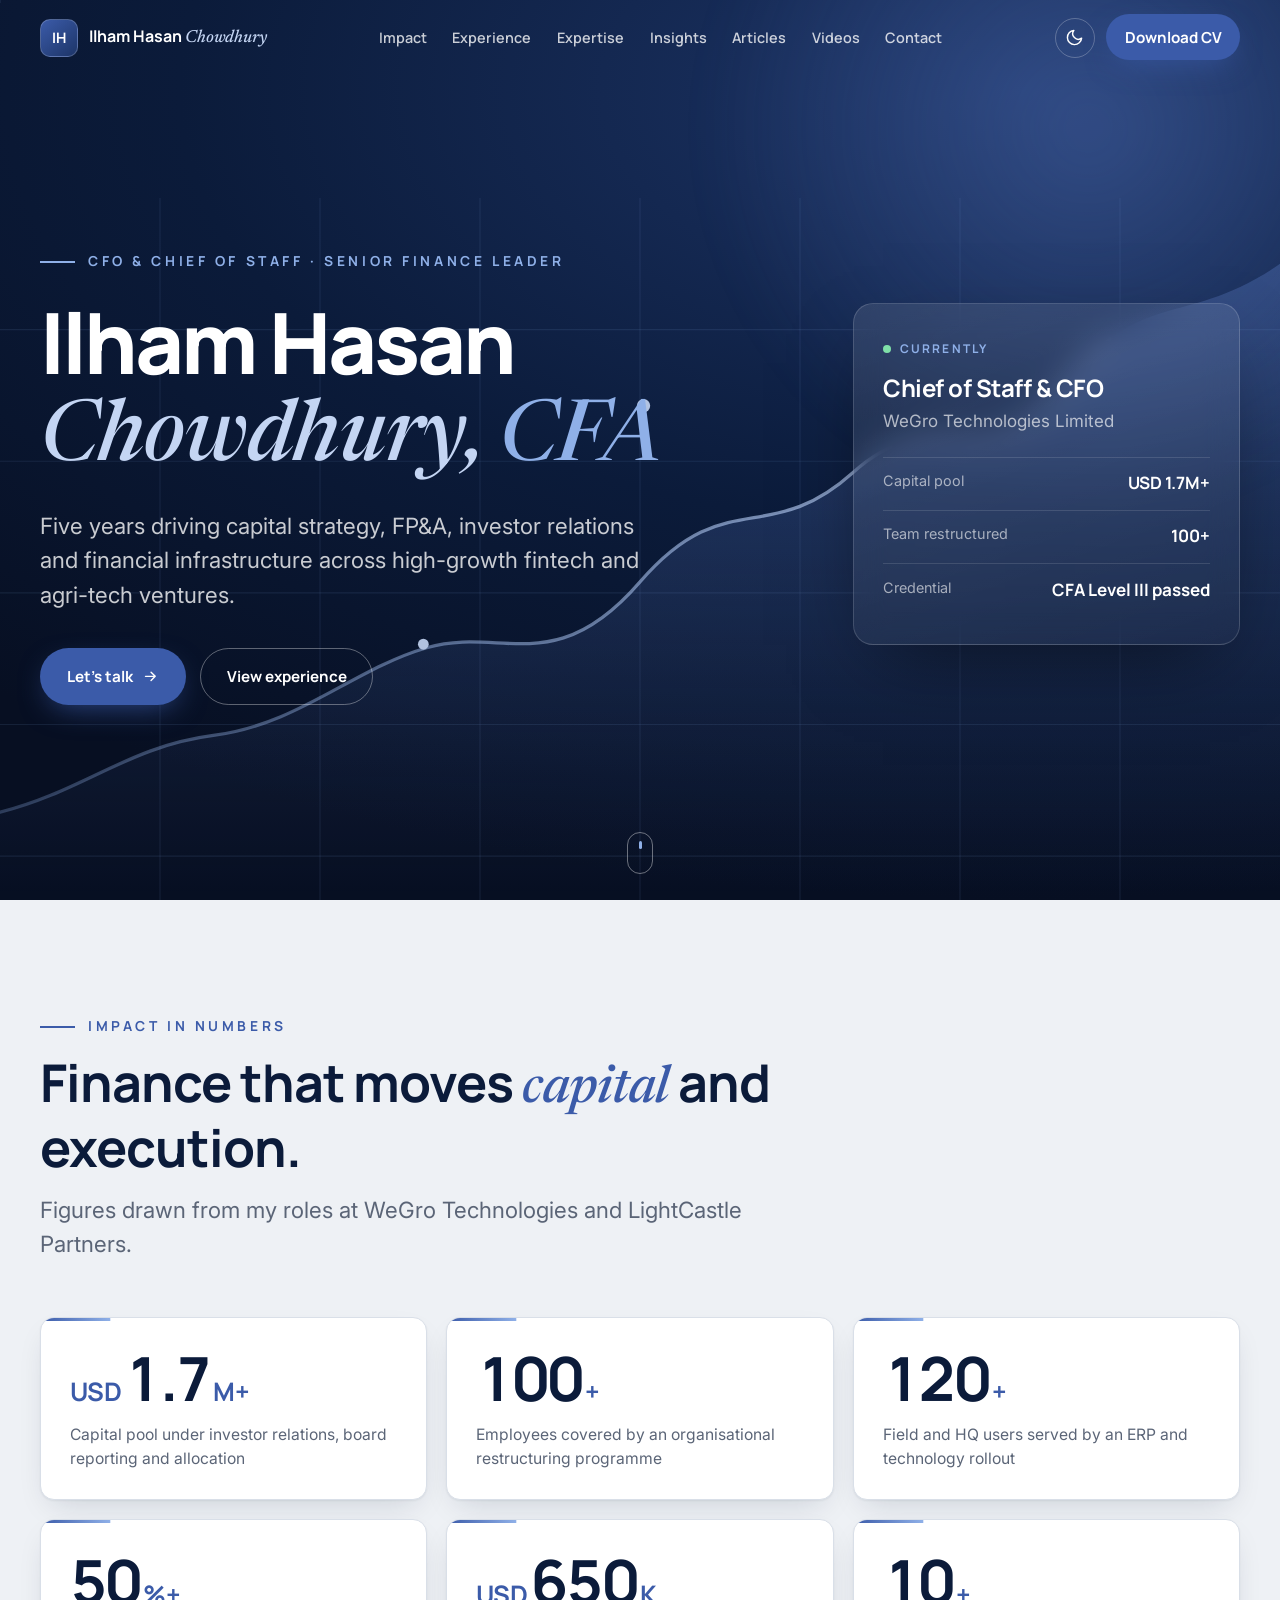
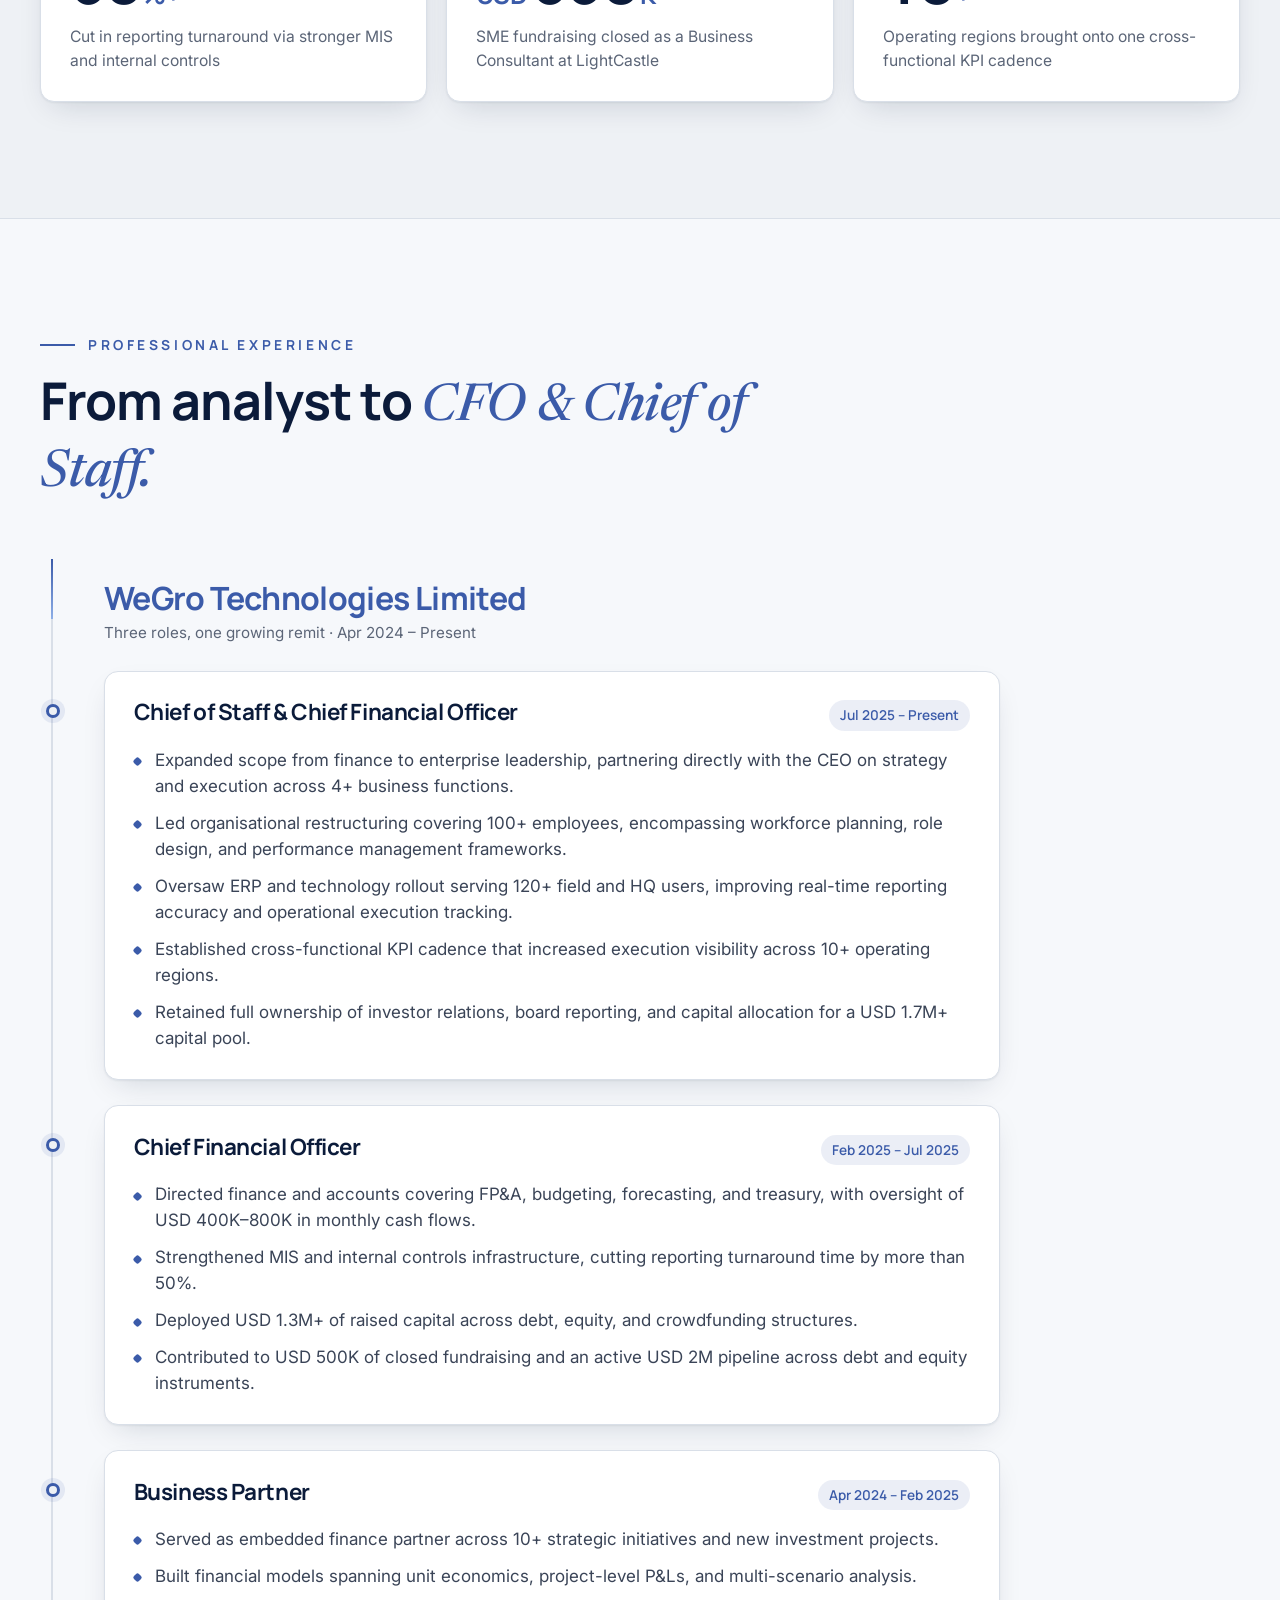
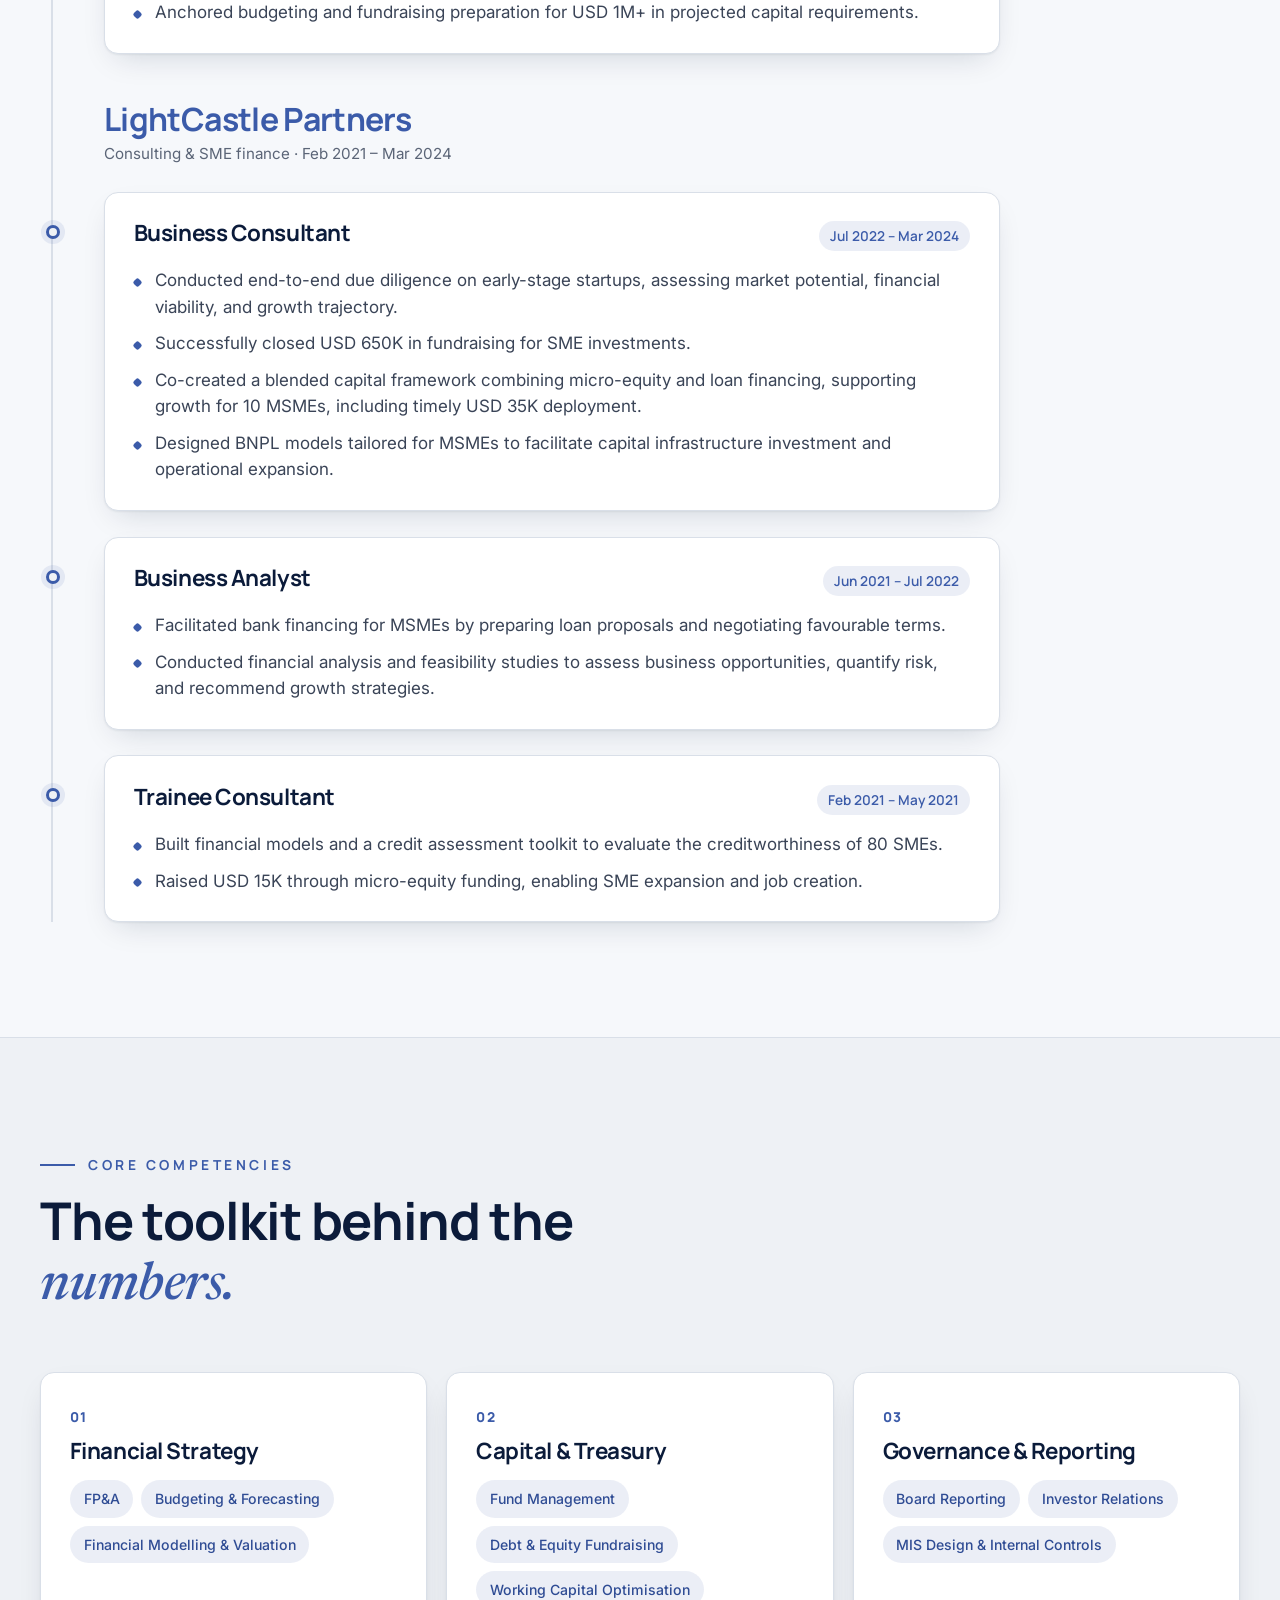
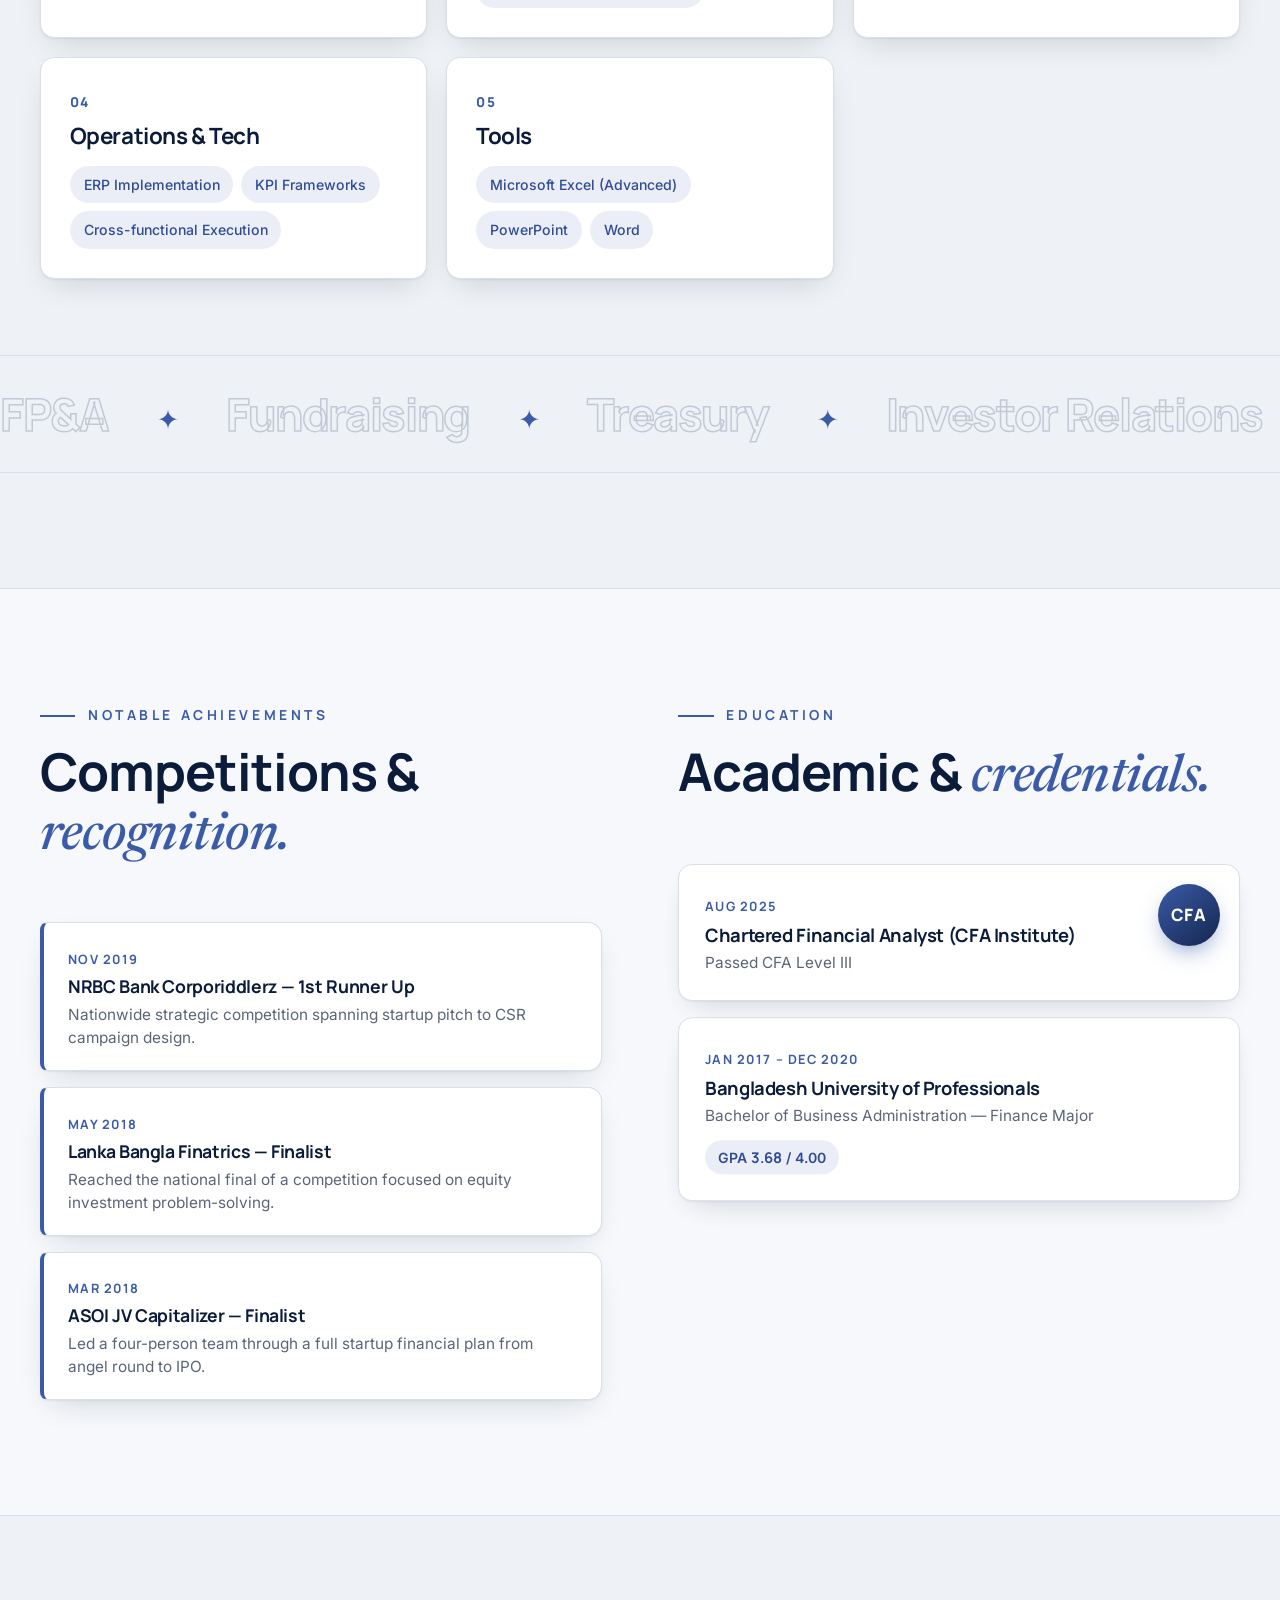
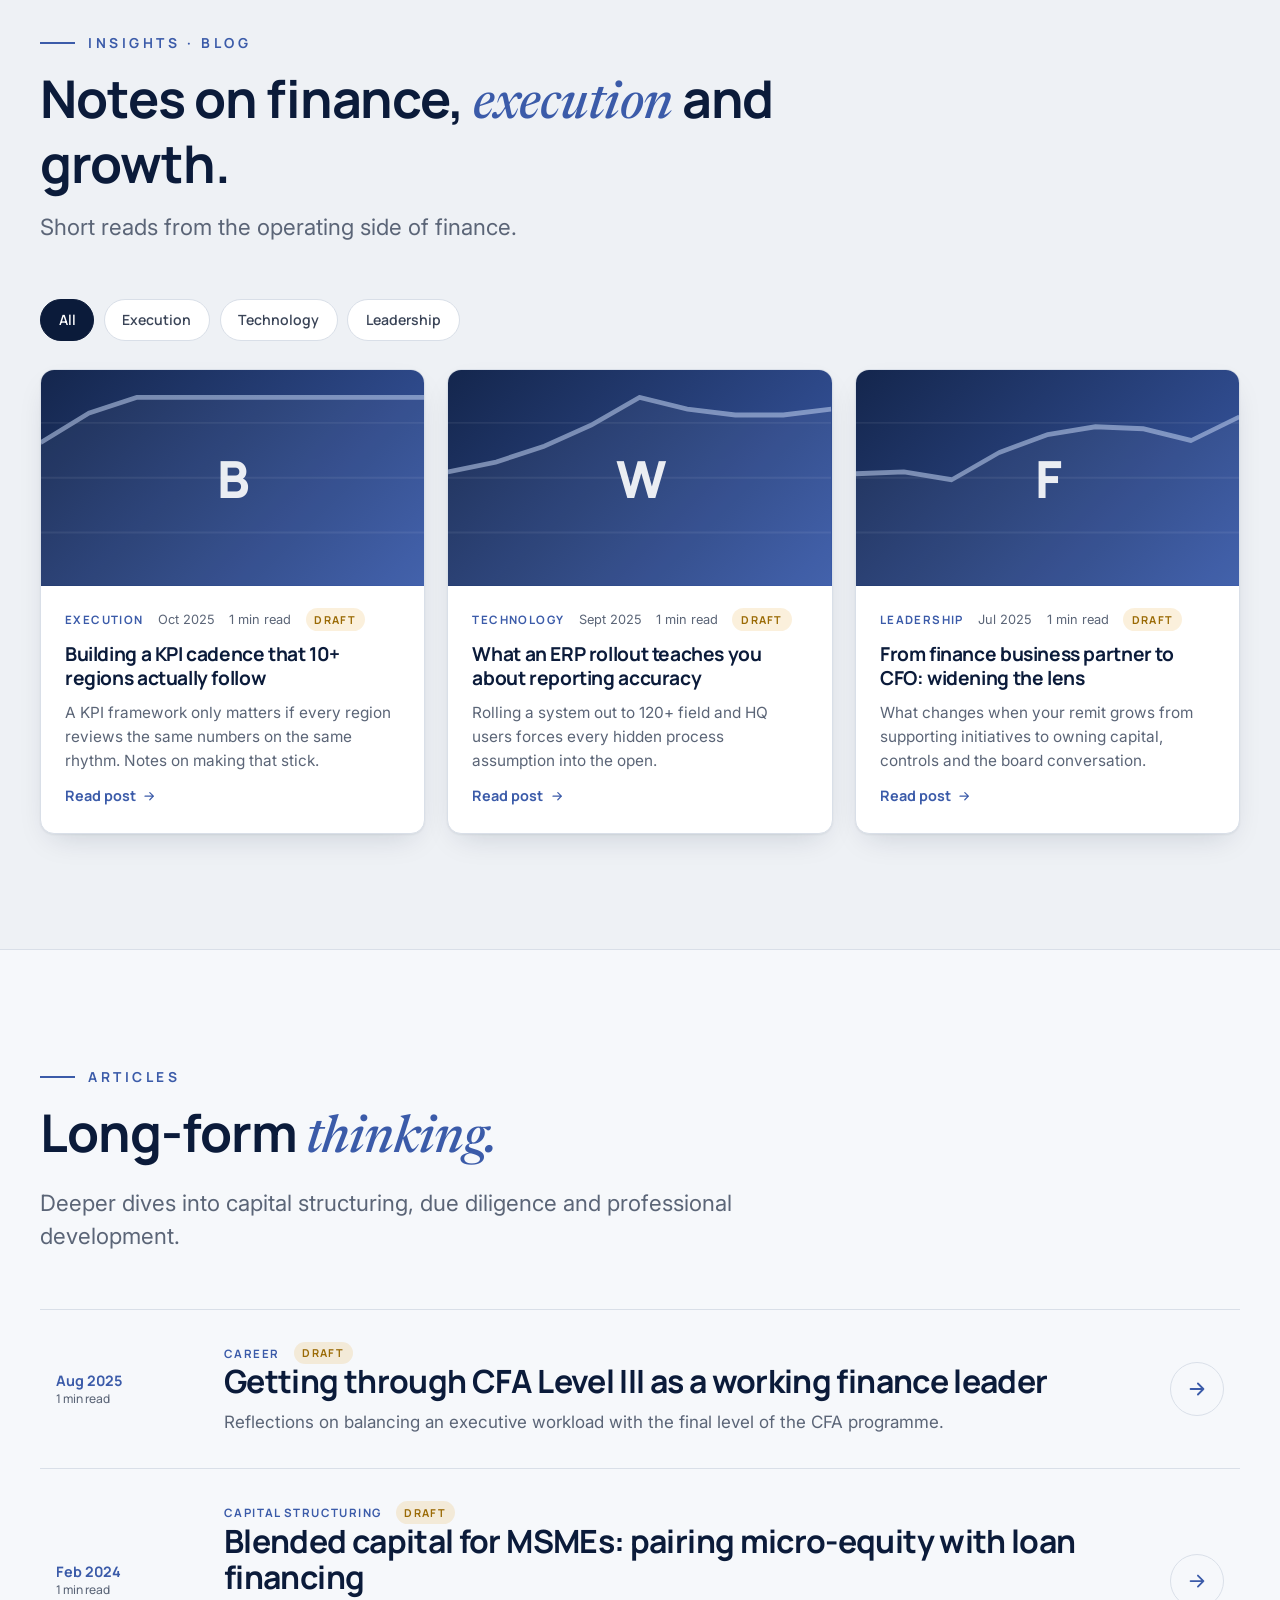
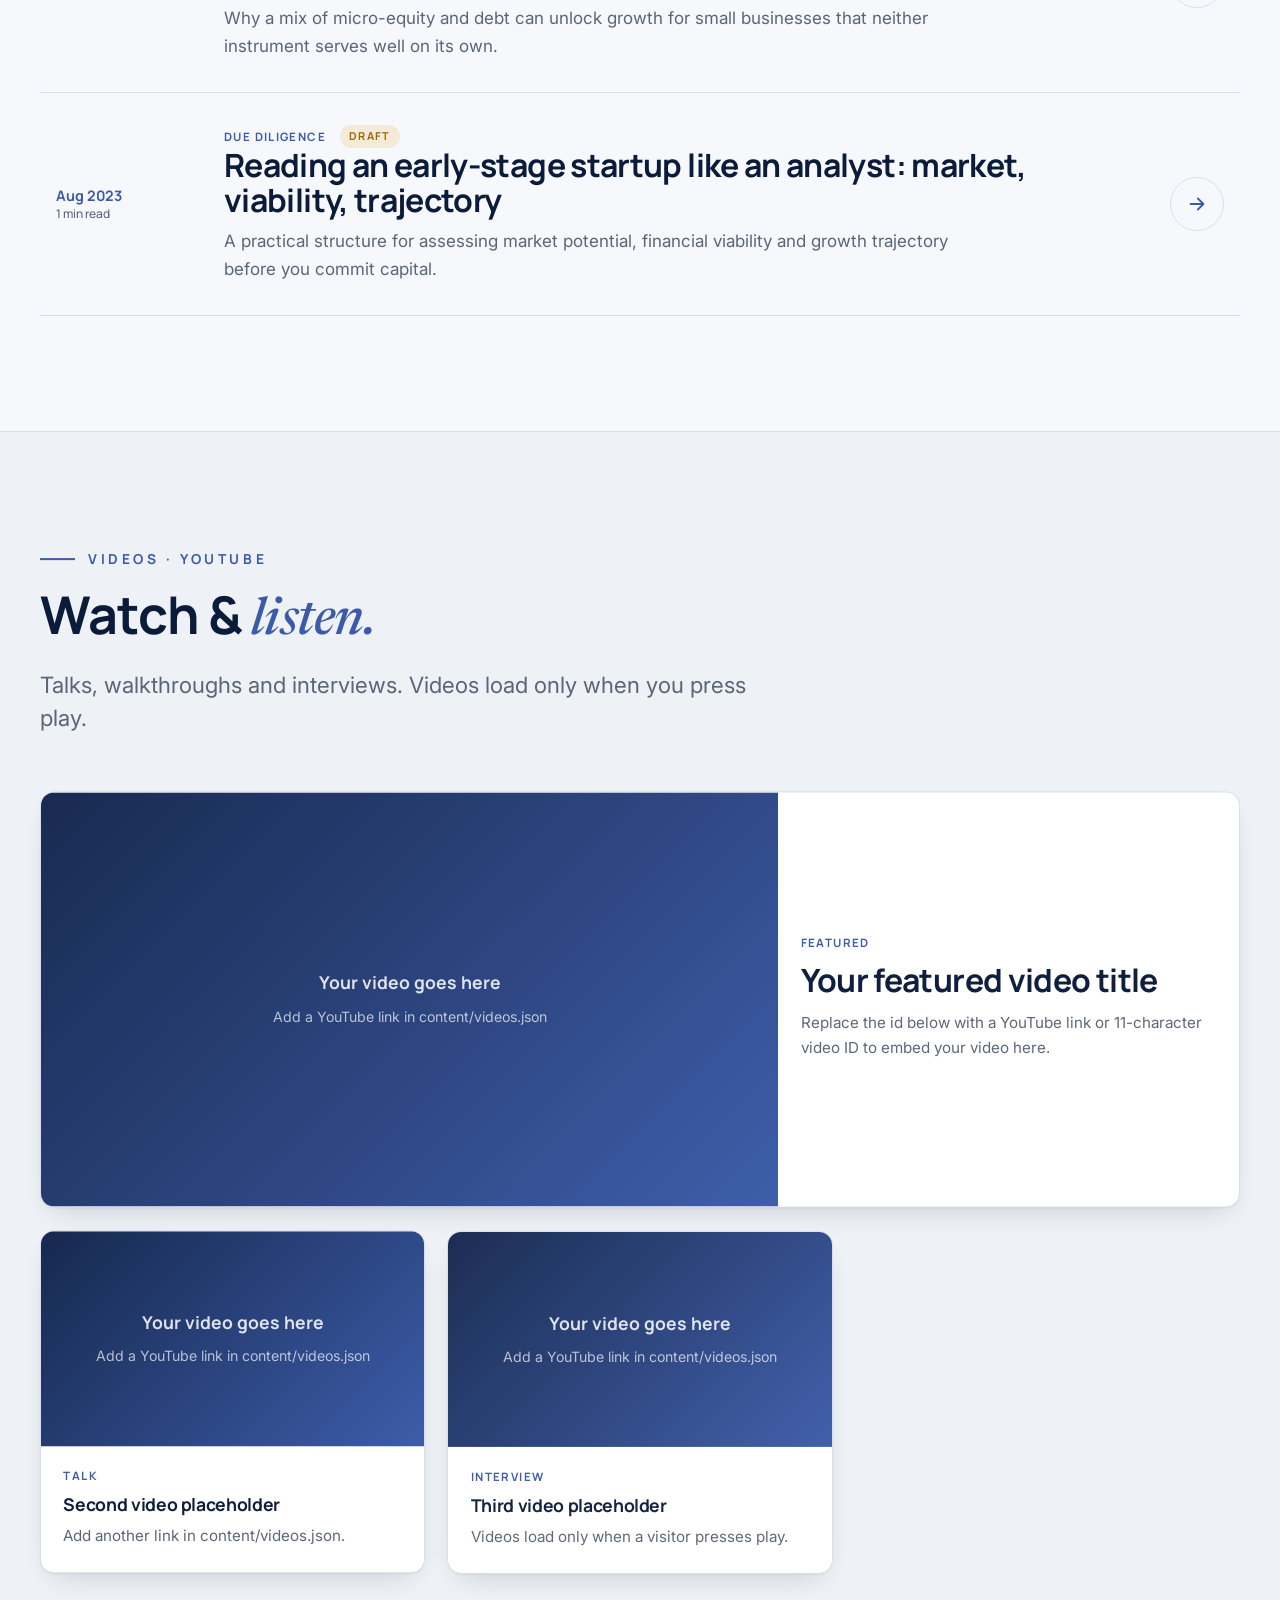
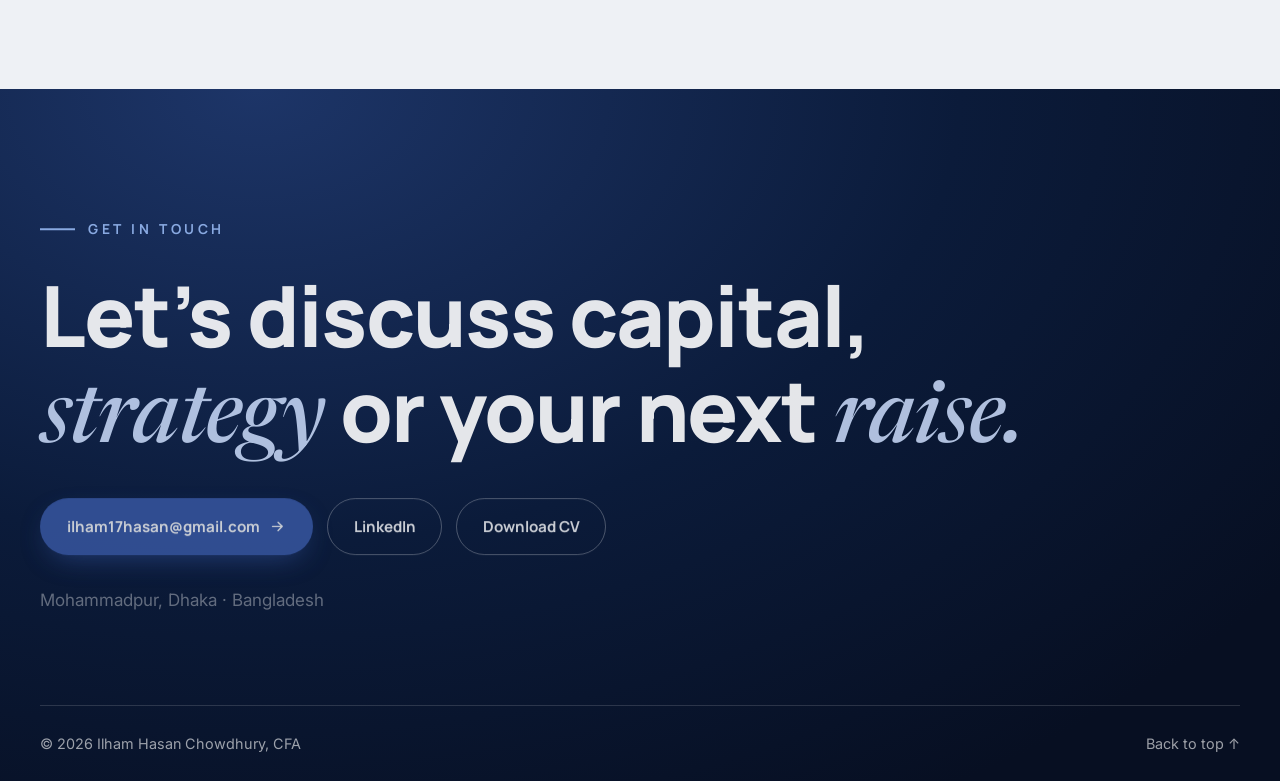
==== index.html @ 16f8646f "Add motion-graphic finance portfolio site Static HTML/CSS/JS site with GSAP + Lenis motion: animated" ====
<!doctype html>
<html lang="en">
<head>
  <meta charset="utf-8">
  <meta name="viewport" content="width=device-width, initial-scale=1">
  <title>Ilham Hasan Chowdhury, CFA — CFO &amp; Chief of Staff</title>
  <meta name="description" content="Portfolio of Ilham Hasan Chowdhury, CFA — CFO & Chief of Staff. Capital strategy, FP&A, investor relations and financial infrastructure across fintech and agri-tech ventures.">
  <meta name="theme-color" content="#0b1b3a">
  <meta property="og:title" content="Ilham Hasan Chowdhury, CFA — CFO & Chief of Staff">
  <meta property="og:description" content="Capital strategy, FP&A, investor relations and financial infrastructure across high-growth fintech and agri-tech ventures.">
  <meta property="og:type" content="website">
  <link rel="icon" href="assets/img/favicon.svg" type="image/svg+xml">
  <link rel="preconnect" href="https://fonts.googleapis.com">
  <link rel="preconnect" href="https://fonts.gstatic.com" crossorigin>
  <link href="https://fonts.googleapis.com/css2?family=Inter:wght@400;500;600&family=Manrope:wght@500;600;700;800&family=Newsreader:ital,wght@1,400;1,500&display=swap" rel="stylesheet">
  <link rel="stylesheet" href="assets/vendor/lenis.css">
  <link rel="stylesheet" href="assets/css/tokens.css">
  <link rel="stylesheet" href="assets/css/base.css">
  <link rel="stylesheet" href="assets/css/sections.css">
  <script>
    (function () {
      var d = document.documentElement;
      try { var t = localStorage.getItem("theme"); if (t) d.setAttribute("data-theme", t); } catch (e) {}
      if (!window.matchMedia("(prefers-reduced-motion: reduce)").matches) d.classList.add("has-motion");
    })();
  </script>
</head>
<body>
  <a class="skip" href="#main">Skip to content</a>

  <div class="preloader" aria-hidden="true">
    <div class="preloader-inner">
      <span class="preloader-mark">IH</span>
      <span class="preloader-bar"><i></i></span>
    </div>
  </div>

  <div class="progress" aria-hidden="true"><i></i></div>
  <div class="cursor" aria-hidden="true"></div>

  <header class="nav" id="nav">
    <div class="wrap nav-inner">
      <a href="#top" class="brand" aria-label="Ilham Hasan Chowdhury — home">
        <span class="brand-mark">IH</span>
        <span class="brand-name">Ilham Hasan <em class="serif">Chowdhury</em></span>
      </a>
      <nav class="nav-links" id="navLinks" aria-label="Primary">
        <a href="#impact">Impact</a>
        <a href="#experience">Experience</a>
        <a href="#expertise">Expertise</a>
        <a href="#insights">Insights</a>
        <a href="#articles">Articles</a>
        <a href="#videos">Videos</a>
        <a href="#contact">Contact</a>
      </nav>
      <div class="nav-actions">
        <button class="icon-btn" id="themeToggle" type="button" aria-label="Toggle light and dark theme">
          <svg class="i-moon" viewBox="0 0 24 24" fill="none" stroke="currentColor" stroke-width="1.8" stroke-linecap="round" stroke-linejoin="round"><path d="M21 12.8A9 9 0 1 1 11.2 3a7 7 0 0 0 9.8 9.8z"/></svg>
          <svg class="i-sun" viewBox="0 0 24 24" fill="none" stroke="currentColor" stroke-width="1.8" stroke-linecap="round" stroke-linejoin="round"><circle cx="12" cy="12" r="4"/><path d="M12 2v2M12 20v2M4.9 4.9l1.4 1.4M17.7 17.7l1.4 1.4M2 12h2M20 12h2M4.9 19.1l1.4-1.4M17.7 6.3l1.4-1.4"/></svg>
        </button>
        <a class="btn btn-primary nav-cv" href="assets/Ilham_Hasan_Chowdhury_CV.pdf" download style="--pad:.6rem 1.1rem">Download CV</a>
        <button class="icon-btn burger" id="burger" type="button" aria-label="Open menu" aria-expanded="false" aria-controls="navLinks"><span></span><span></span></button>
      </div>
    </div>
  </header>

  <main id="main">
    <!-- HERO -->
    <section class="hero" id="top">
      <svg class="hero-chart" viewBox="0 0 1200 640" preserveAspectRatio="none" aria-hidden="true">
        <defs>
          <linearGradient id="areaGrad" x1="0" y1="0" x2="0" y2="1">
            <stop offset="0" stop-color="#5c7cc4" stop-opacity=".45"/>
            <stop offset="1" stop-color="#5c7cc4" stop-opacity="0"/>
          </linearGradient>
          <linearGradient id="lineGrad" x1="0" y1="0" x2="1" y2="0">
            <stop offset="0" stop-color="#8fb0e8" stop-opacity=".3"/>
            <stop offset="1" stop-color="#c4d5f3"/>
          </linearGradient>
        </defs>
        <g class="chart-grid" stroke="#8fb0e8" stroke-opacity=".12" stroke-width="1">
          <path d="M0 120H1200M0 240H1200M0 360H1200M0 480H1200M0 600H1200"/>
          <path d="M150 0V640M300 0V640M450 0V640M600 0V640M750 0V640M900 0V640M1050 0V640"/>
        </g>
        <path class="chart-area" fill="url(#areaGrad)" d="M0 560 C80 540 120 500 200 490 S330 430 400 410 S520 440 600 350 S720 320 800 250 S930 260 1000 170 S1110 120 1200 60 V640 H0 Z"/>
        <path class="chart-line" fill="none" stroke="url(#lineGrad)" stroke-width="3" stroke-linecap="round" d="M0 560 C80 540 120 500 200 490 S330 430 400 410 S520 440 600 350 S720 320 800 250 S930 260 1000 170 S1110 120 1200 60"/>
        <g class="chart-dots" fill="#c4d5f3">
          <circle cx="400" cy="410" r="5"/><circle cx="800" cy="250" r="5"/><circle cx="1000" cy="170" r="5"/><circle class="pulse" cx="1200" cy="60" r="7"/>
        </g>
      </svg>
      <div class="hero-glow" aria-hidden="true"></div>

      <div class="wrap hero-inner">
        <div class="hero-copy">
          <p class="eyebrow hero-eyebrow" data-hero-item>CFO &amp; Chief of Staff · Senior Finance Leader</p>
          <h1 class="hero-title" data-split>Ilham Hasan <span class="serif">Chowdhury,</span> <span class="serif cfa">CFA</span></h1>
          <p class="hero-lede" data-hero-item>Five years driving capital strategy, FP&amp;A, investor relations and financial infrastructure across high-growth fintech and agri-tech ventures.</p>
          <div class="hero-cta" data-hero-item>
            <a class="btn btn-primary" href="#contact" data-magnetic>Let’s talk
              <svg viewBox="0 0 24 24" fill="none" stroke="currentColor" stroke-width="2" stroke-linecap="round" stroke-linejoin="round"><path d="M5 12h14M13 6l6 6-6 6"/></svg>
            </a>
            <a class="btn btn-ghost" href="#experience" data-magnetic>View experience</a>
          </div>
        </div>

        <aside class="hero-card" data-hero-item aria-label="Current role">
          <span class="live-tag"><i></i> Currently</span>
          <h2>Chief of Staff &amp; CFO</h2>
          <p class="hero-card-co">WeGro Technologies Limited</p>
          <dl>
            <div><dt>Capital pool</dt><dd>USD 1.7M+</dd></div>
            <div><dt>Team restructured</dt><dd>100+</dd></div>
            <div><dt>Credential</dt><dd>CFA Level III passed</dd></div>
          </dl>
        </aside>
      </div>

      <a class="scroll-cue" href="#impact" aria-label="Scroll to impact"><span></span></a>
    </section>

    <!-- IMPACT -->
    <section class="section" id="impact">
      <div class="wrap">
        <div class="section-head" data-reveal>
          <span class="eyebrow">Impact in numbers</span>
          <h2>Finance that moves <span class="serif accent">capital</span> and execution.</h2>
          <p>Figures drawn from my roles at WeGro Technologies and LightCastle Partners.</p>
        </div>
        <div class="stats">
          <article class="stat" data-reveal>
            <span class="stat-num"><small>USD</small><b data-count="1.7" data-decimals="1">0</b><small>M+</small></span>
            <p>Capital pool under investor relations, board reporting and allocation</p>
          </article>
          <article class="stat" data-reveal>
            <span class="stat-num"><b data-count="100">0</b><small>+</small></span>
            <p>Employees covered by an organisational restructuring programme</p>
          </article>
          <article class="stat" data-reveal>
            <span class="stat-num"><b data-count="120">0</b><small>+</small></span>
            <p>Field and HQ users served by an ERP and technology rollout</p>
          </article>
          <article class="stat" data-reveal>
            <span class="stat-num"><b data-count="50">0</b><small>%+</small></span>
            <p>Cut in reporting turnaround via stronger MIS and internal controls</p>
          </article>
          <article class="stat" data-reveal>
            <span class="stat-num"><small>USD</small><b data-count="650">0</b><small>K</small></span>
            <p>SME fundraising closed as a Business Consultant at LightCastle</p>
          </article>
          <article class="stat" data-reveal>
            <span class="stat-num"><b data-count="10">0</b><small>+</small></span>
            <p>Operating regions brought onto one cross-functional KPI cadence</p>
          </article>
        </div>
      </div>
    </section>

    <!-- EXPERIENCE -->
    <section class="section section-alt" id="experience">
      <div class="wrap">
        <div class="section-head" data-reveal>
          <span class="eyebrow">Professional experience</span>
          <h2>From analyst to <span class="serif accent">CFO &amp; Chief of Staff.</span></h2>
        </div>

        <div class="timeline" id="timeline">
          <div class="timeline-rail" aria-hidden="true"><i></i></div>

          <div class="company" data-reveal>
            <h3>WeGro Technologies Limited</h3>
            <p>Three roles, one growing remit · Apr 2024 – Present</p>
          </div>

          <article class="role" data-reveal>
            <span class="role-dot" aria-hidden="true"></span>
            <header><h4>Chief of Staff &amp; Chief Financial Officer</h4><time>Jul 2025 – Present</time></header>
            <ul>
              <li>Expanded scope from finance to enterprise leadership, partnering directly with the CEO on strategy and execution across 4+ business functions.</li>
              <li>Led organisational restructuring covering 100+ employees, encompassing workforce planning, role design, and performance management frameworks.</li>
              <li>Oversaw ERP and technology rollout serving 120+ field and HQ users, improving real-time reporting accuracy and operational execution tracking.</li>
              <li>Established cross-functional KPI cadence that increased execution visibility across 10+ operating regions.</li>
              <li>Retained full ownership of investor relations, board reporting, and capital allocation for a USD 1.7M+ capital pool.</li>
            </ul>
          </article>

          <article class="role" data-reveal>
            <span class="role-dot" aria-hidden="true"></span>
            <header><h4>Chief Financial Officer</h4><time>Feb 2025 – Jul 2025</time></header>
            <ul>
              <li>Directed finance and accounts covering FP&amp;A, budgeting, forecasting, and treasury, with oversight of USD 400K–800K in monthly cash flows.</li>
              <li>Strengthened MIS and internal controls infrastructure, cutting reporting turnaround time by more than 50%.</li>
              <li>Deployed USD 1.3M+ of raised capital across debt, equity, and crowdfunding structures.</li>
              <li>Contributed to USD 500K of closed fundraising and an active USD 2M pipeline across debt and equity instruments.</li>
            </ul>
          </article>

          <article class="role" data-reveal>
            <span class="role-dot" aria-hidden="true"></span>
            <header><h4>Business Partner</h4><time>Apr 2024 – Feb 2025</time></header>
            <ul>
              <li>Served as embedded finance partner across 10+ strategic initiatives and new investment projects.</li>
              <li>Built financial models spanning unit economics, project-level P&amp;Ls, and multi-scenario analysis.</li>
              <li>Anchored budgeting and fundraising preparation for USD 1M+ in projected capital requirements.</li>
            </ul>
          </article>

          <div class="company" data-reveal>
            <h3>LightCastle Partners</h3>
            <p>Consulting &amp; SME finance · Feb 2021 – Mar 2024</p>
          </div>

          <article class="role" data-reveal>
            <span class="role-dot" aria-hidden="true"></span>
            <header><h4>Business Consultant</h4><time>Jul 2022 – Mar 2024</time></header>
            <ul>
              <li>Conducted end-to-end due diligence on early-stage startups, assessing market potential, financial viability, and growth trajectory.</li>
              <li>Successfully closed USD 650K in fundraising for SME investments.</li>
              <li>Co-created a blended capital framework combining micro-equity and loan financing, supporting growth for 10 MSMEs, including timely USD 35K deployment.</li>
              <li>Designed BNPL models tailored for MSMEs to facilitate capital infrastructure investment and operational expansion.</li>
            </ul>
          </article>

          <article class="role" data-reveal>
            <span class="role-dot" aria-hidden="true"></span>
            <header><h4>Business Analyst</h4><time>Jun 2021 – Jul 2022</time></header>
            <ul>
              <li>Facilitated bank financing for MSMEs by preparing loan proposals and negotiating favourable terms.</li>
              <li>Conducted financial analysis and feasibility studies to assess business opportunities, quantify risk, and recommend growth strategies.</li>
            </ul>
          </article>

          <article class="role" data-reveal>
            <span class="role-dot" aria-hidden="true"></span>
            <header><h4>Trainee Consultant</h4><time>Feb 2021 – May 2021</time></header>
            <ul>
              <li>Built financial models and a credit assessment toolkit to evaluate the creditworthiness of 80 SMEs.</li>
              <li>Raised USD 15K through micro-equity funding, enabling SME expansion and job creation.</li>
            </ul>
          </article>
        </div>
      </div>
    </section>

    <!-- EXPERTISE -->
    <section class="section" id="expertise">
      <div class="wrap">
        <div class="section-head" data-reveal>
          <span class="eyebrow">Core competencies</span>
          <h2>The toolkit behind the <span class="serif accent">numbers.</span></h2>
        </div>
        <div class="skills">
          <article class="skill" data-reveal>
            <span class="skill-idx">01</span>
            <h3>Financial Strategy</h3>
            <ul class="chips"><li>FP&amp;A</li><li>Budgeting &amp; Forecasting</li><li>Financial Modelling &amp; Valuation</li></ul>
          </article>
          <article class="skill" data-reveal>
            <span class="skill-idx">02</span>
            <h3>Capital &amp; Treasury</h3>
            <ul class="chips"><li>Fund Management</li><li>Debt &amp; Equity Fundraising</li><li>Working Capital Optimisation</li></ul>
          </article>
          <article class="skill" data-reveal>
            <span class="skill-idx">03</span>
            <h3>Governance &amp; Reporting</h3>
            <ul class="chips"><li>Board Reporting</li><li>Investor Relations</li><li>MIS Design &amp; Internal Controls</li></ul>
          </article>
          <article class="skill" data-reveal>
            <span class="skill-idx">04</span>
            <h3>Operations &amp; Tech</h3>
            <ul class="chips"><li>ERP Implementation</li><li>KPI Frameworks</li><li>Cross-functional Execution</li></ul>
          </article>
          <article class="skill" data-reveal>
            <span class="skill-idx">05</span>
            <h3>Tools</h3>
            <ul class="chips"><li>Microsoft Excel (Advanced)</li><li>PowerPoint</li><li>Word</li></ul>
          </article>
        </div>
      </div>

      <div class="marquee" aria-hidden="true">
        <div class="marquee-track">
          <span>FP&amp;A</span><span>Fundraising</span><span>Treasury</span><span>Investor Relations</span><span>Board Reporting</span><span>Financial Modelling</span><span>ERP</span><span>KPI Frameworks</span><span>Capital Allocation</span>
          <span>FP&amp;A</span><span>Fundraising</span><span>Treasury</span><span>Investor Relations</span><span>Board Reporting</span><span>Financial Modelling</span><span>ERP</span><span>KPI Frameworks</span><span>Capital Allocation</span>
        </div>
      </div>
    </section>

    <!-- RECOGNITION + EDUCATION -->
    <section class="section section-alt" id="recognition">
      <div class="wrap two-col">
        <div>
          <div class="section-head" data-reveal>
            <span class="eyebrow">Notable achievements</span>
            <h2>Competitions &amp; <span class="serif accent">recognition.</span></h2>
          </div>
          <ul class="awards">
            <li data-reveal>
              <time>Nov 2019</time>
              <h3>NRBC Bank Corporiddlerz — 1st Runner Up</h3>
              <p>Nationwide strategic competition spanning startup pitch to CSR campaign design.</p>
            </li>
            <li data-reveal>
              <time>May 2018</time>
              <h3>Lanka Bangla Finatrics — Finalist</h3>
              <p>Reached the national final of a competition focused on equity investment problem-solving.</p>
            </li>
            <li data-reveal>
              <time>Mar 2018</time>
              <h3>ASOI JV Capitalizer — Finalist</h3>
              <p>Led a four-person team through a full startup financial plan from angel round to IPO.</p>
            </li>
          </ul>
        </div>

        <div>
          <div class="section-head" data-reveal>
            <span class="eyebrow">Education</span>
            <h2>Academic &amp; <span class="serif accent">credentials.</span></h2>
          </div>
          <div class="edu">
            <article class="edu-card" data-reveal>
              <time>Aug 2025</time>
              <h3>Chartered Financial Analyst (CFA Institute)</h3>
              <p>Passed CFA Level III</p>
              <span class="badge">CFA</span>
            </article>
            <article class="edu-card" data-reveal>
              <time>Jan 2017 – Dec 2020</time>
              <h3>Bangladesh University of Professionals</h3>
              <p>Bachelor of Business Administration — Finance Major</p>
              <span class="gpa">GPA <b>3.68</b> / 4.00</span>
            </article>
          </div>
        </div>
      </div>
    </section>

    <!-- INSIGHTS (BLOG) -->
    <section class="section" id="insights">
      <div class="wrap">
        <div class="section-head" data-reveal>
          <span class="eyebrow">Insights · Blog</span>
          <h2>Notes on finance, <span class="serif accent">execution</span> and growth.</h2>
          <p>Short reads from the operating side of finance.</p>
        </div>
        <div class="filters" id="filters" role="group" aria-label="Filter posts by topic" data-reveal></div>
        <div class="cards" id="blogGrid" aria-live="polite"></div>
      </div>
    </section>

    <!-- ARTICLES -->
    <section class="section section-alt" id="articles">
      <div class="wrap">
        <div class="section-head" data-reveal>
          <span class="eyebrow">Articles</span>
          <h2>Long-form <span class="serif accent">thinking.</span></h2>
          <p>Deeper dives into capital structuring, due diligence and professional development.</p>
        </div>
        <div class="articles" id="articleList"></div>
      </div>
    </section>

    <!-- VIDEOS -->
    <section class="section" id="videos">
      <div class="wrap">
        <div class="section-head" data-reveal>
          <span class="eyebrow">Videos · YouTube</span>
          <h2>Watch &amp; <span class="serif accent">listen.</span></h2>
          <p>Talks, walkthroughs and interviews. Videos load only when you press play.</p>
        </div>
        <div class="videos" id="videoGrid"></div>
      </div>
    </section>

    <!-- CONTACT -->
    <section class="contact" id="contact">
      <div class="wrap contact-inner">
        <span class="eyebrow" data-reveal>Get in touch</span>
        <h2 data-reveal>Let’s discuss capital, <span class="serif">strategy</span> or your next <span class="serif">raise.</span></h2>
        <div class="contact-actions" data-reveal>
          <a class="btn btn-primary" href="mailto:ilham17hasan@gmail.com" data-magnetic>ilham17hasan@gmail.com
            <svg viewBox="0 0 24 24" fill="none" stroke="currentColor" stroke-width="2" stroke-linecap="round" stroke-linejoin="round"><path d="M5 12h14M13 6l6 6-6 6"/></svg>
          </a>
          <a class="btn btn-ghost" href="https://linkedin.com/in/ilhamhasan" target="_blank" rel="noopener" data-magnetic>LinkedIn</a>
          <a class="btn btn-ghost" href="assets/Ilham_Hasan_Chowdhury_CV.pdf" download data-magnetic>Download CV</a>
        </div>
        <p class="contact-loc" data-reveal>Mohammadpur, Dhaka · Bangladesh</p>
      </div>
      <footer class="wrap footer">
        <span>© <span id="year">2026</span> Ilham Hasan Chowdhury, CFA</span>
        <a href="#top">Back to top ↑</a>
      </footer>
    </section>
  </main>

  <script src="assets/vendor/gsap.min.js"></script>
  <script src="assets/vendor/ScrollTrigger.min.js"></script>
  <script src="assets/vendor/lenis.min.js"></script>
  <script src="assets/js/theme.js"></script>
  <script src="assets/js/content.js"></script>
  <script src="assets/js/motion.js"></script>
  <script src="assets/js/main.js"></script>
</body>
</html>
---- assets/vendor/lenis.css ----
html.lenis,
html.lenis body {
  height: auto;
}

.lenis:not(.lenis-autoToggle).lenis-stopped {
  overflow: clip;
}

.lenis [data-lenis-prevent],
.lenis [data-lenis-prevent-wheel],
.lenis [data-lenis-prevent-touch],
.lenis [data-lenis-prevent-vertical],
.lenis [data-lenis-prevent-horizontal] {
  overscroll-behavior: contain;
}

.lenis.lenis-smooth iframe {
  pointer-events: none;
}

.lenis.lenis-autoToggle {
  transition-property: overflow;
  transition-duration: 1ms;
  transition-behavior: allow-discrete;
}
---- assets/css/tokens.css ----
/* Design tokens — corporate finance: navy, steel blue, ash */
:root {
  /* palette */
  --navy-950: #070f22;
  --navy-900: #0b1b3a;
  --navy-800: #14264d;
  --navy-700: #1d3568;
  --steel-600: #2f4c94;
  --steel-500: #3b5ba9;
  --steel-400: #5c7cc4;
  --sky-300: #8fb0e8;
  --sky-200: #c4d5f3;
  --ash-50: #f6f8fb;
  --ash-100: #eef1f5;
  --ash-200: #d9dfe8;
  --ash-300: #c1c9d6;
  --slate-500: #5b6577;
  --slate-700: #3a4457;

  /* semantic (light) */
  --bg: var(--ash-100);
  --bg-elev: #ffffff;
  --bg-soft: var(--ash-50);
  --ink: var(--navy-900);
  --ink-soft: var(--slate-700);
  --muted: var(--slate-500);
  --line: var(--ash-200);
  --accent: var(--steel-500);
  --accent-strong: var(--steel-600);
  --accent-soft: rgba(59, 91, 169, 0.1);
  --shadow: 0 1px 2px rgba(11, 27, 58, 0.06), 0 12px 32px -12px rgba(11, 27, 58, 0.18);
  --shadow-lg: 0 2px 4px rgba(11, 27, 58, 0.06), 0 30px 60px -20px rgba(11, 27, 58, 0.3);

  /* type */
  --font-head: "Manrope", system-ui, -apple-system, "Segoe UI", sans-serif;
  --font-body: "Inter", system-ui, -apple-system, "Segoe UI", sans-serif;
  --font-serif: "Newsreader", Georgia, "Times New Roman", serif;

  /* scale */
  --step--1: clamp(0.8rem, 0.78rem + 0.1vw, 0.875rem);
  --step-0: clamp(1rem, 0.97rem + 0.15vw, 1.0625rem);
  --step-1: clamp(1.2rem, 1.1rem + 0.5vw, 1.4rem);
  --step-2: clamp(1.5rem, 1.3rem + 1vw, 2rem);
  --step-3: clamp(2rem, 1.5rem + 2.4vw, 3.25rem);
  --step-4: clamp(2.6rem, 1.6rem + 4.6vw, 5.5rem);

  /* layout */
  --gutter: clamp(1rem, 4vw, 2.5rem);
  --maxw: 1240px;
  --radius: 14px;
  --radius-sm: 8px;
  --ease: cubic-bezier(0.22, 1, 0.36, 1);
}

:root[data-theme="dark"] {
  --bg: var(--navy-950);
  --bg-elev: #0f2144;
  --bg-soft: #0c1a38;
  --ink: #e8eef9;
  --ink-soft: #b7c3da;
  --muted: #8b99b3;
  --line: rgba(143, 176, 232, 0.16);
  --accent: var(--sky-300);
  --accent-strong: var(--sky-200);
  --accent-soft: rgba(143, 176, 232, 0.12);
  --shadow: 0 1px 2px rgba(0, 0, 0, 0.4), 0 12px 32px -12px rgba(0, 0, 0, 0.6);
  --shadow-lg: 0 2px 4px rgba(0, 0, 0, 0.4), 0 30px 60px -20px rgba(0, 0, 0, 0.7);
  color-scheme: dark;
}
---- assets/css/base.css ----
*,
*::before,
*::after { box-sizing: border-box; }

html { -webkit-text-size-adjust: 100%; scroll-behavior: auto; }
body {
  margin: 0;
  background: var(--bg);
  color: var(--ink);
  font-family: var(--font-body);
  font-size: var(--step-0);
  line-height: 1.65;
  -webkit-font-smoothing: antialiased;
  text-rendering: optimizeLegibility;
  transition: background-color 0.4s var(--ease), color 0.4s var(--ease);
  overflow-x: hidden;
}
img, svg { display: block; max-width: 100%; }
a { color: inherit; text-decoration: none; }
button { font: inherit; color: inherit; cursor: pointer; background: none; border: 0; padding: 0; }
h1, h2, h3, h4 { font-family: var(--font-head); line-height: 1.12; margin: 0; letter-spacing: -0.02em; }
p { margin: 0; }
ul { margin: 0; padding: 0; list-style: none; }

:focus-visible { outline: 2px solid var(--accent); outline-offset: 3px; border-radius: 4px; }

.wrap { width: min(100% - 2 * var(--gutter), var(--maxw)); margin-inline: auto; }
.sr-only { position: absolute; width: 1px; height: 1px; overflow: hidden; clip: rect(0 0 0 0); white-space: nowrap; }
.skip { position: absolute; left: 1rem; top: -4rem; background: var(--navy-900); color: #fff; padding: 0.6rem 1rem; border-radius: 8px; z-index: 200; }
.skip:focus { top: 1rem; }

/* Eyebrow / section heads */
.eyebrow {
  font-family: var(--font-head);
  font-size: var(--step--1);
  font-weight: 700;
  letter-spacing: 0.26em;
  text-transform: uppercase;
  color: var(--accent);
  display: inline-flex;
  align-items: center;
  gap: 0.8rem;
}
.eyebrow::before { content: ""; width: 2.2rem; height: 2px; background: currentColor; }
.section { padding-block: clamp(4.5rem, 9vw, 8rem); position: relative; }
.section-head { display: grid; gap: 1rem; margin-bottom: clamp(2rem, 5vw, 3.5rem); max-width: 46rem; }
.section-head h2 { font-size: var(--step-3); }
.section-head p { color: var(--muted); font-size: var(--step-1); line-height: 1.5; }
.serif { font-family: var(--font-serif); font-style: italic; font-weight: 500; letter-spacing: -0.01em; }
.accent { color: var(--accent); }

/* Buttons */
.btn {
  --pad: 0.95rem 1.6rem;
  display: inline-flex; align-items: center; gap: 0.6rem;
  padding: var(--pad);
  border-radius: 999px;
  font-family: var(--font-head);
  font-weight: 700;
  font-size: 0.95rem;
  border: 1.5px solid transparent;
  transition: background-color 0.3s var(--ease), color 0.3s var(--ease), border-color 0.3s var(--ease), box-shadow 0.3s var(--ease);
  will-change: transform;
}
.btn svg { width: 1.1em; height: 1.1em; }
.btn-primary { background: var(--steel-500); color: #fff; box-shadow: 0 10px 30px -10px rgba(59, 91, 169, 0.8); }
.btn-primary:hover { background: var(--steel-400); }
.btn-ghost { border-color: rgba(255, 255, 255, 0.35); color: #fff; }
.btn-ghost:hover { background: rgba(255, 255, 255, 0.1); border-color: rgba(255, 255, 255, 0.7); }
.btn-outline { border-color: var(--line); color: var(--ink); background: var(--bg-elev); }
.btn-outline:hover { border-color: var(--accent); color: var(--accent); }

/* Reveal states — only hidden when motion is active (see has-motion) */
.has-motion [data-reveal] { opacity: 0; transform: translateY(28px); }
.has-motion [data-split] .w { display: inline-block; overflow: hidden; vertical-align: top; padding-bottom: 0.12em; margin-bottom: -0.12em; }
.has-motion [data-split] .w > span { display: inline-block; }

@media (prefers-reduced-motion: reduce) {
  *, *::before, *::after { animation-duration: 0.001ms !important; transition-duration: 0.001ms !important; }
}
---- assets/css/sections.css ----
/* ---------- Preloader / progress / cursor ---------- */
.preloader { position: fixed; inset: 0; z-index: 300; background: var(--navy-900); display: grid; place-items: center; }
html:not(.has-motion) .preloader { display: none; }
.preloader-inner { display: grid; gap: 1.2rem; justify-items: center; }
.preloader-mark { font-family: var(--font-head); font-weight: 800; font-size: 3rem; color: #fff; letter-spacing: -0.04em; }
.preloader-bar { width: 140px; height: 2px; background: rgba(255,255,255,.15); overflow: hidden; border-radius: 2px; }
.preloader-bar i { display: block; height: 100%; width: 100%; background: var(--sky-300); transform: scaleX(0); transform-origin: left; }

.progress { position: fixed; top: 0; left: 0; right: 0; height: 3px; z-index: 120; pointer-events: none; }
.progress i { display: block; height: 100%; background: linear-gradient(90deg, var(--steel-500), var(--sky-300)); transform: scaleX(0); transform-origin: left; }

.cursor { position: fixed; top: 0; left: 0; width: 34px; height: 34px; margin: -17px 0 0 -17px; border: 1.5px solid var(--sky-300); border-radius: 50%; pointer-events: none; z-index: 250; opacity: 0; mix-blend-mode: difference; transition: width .25s var(--ease), height .25s var(--ease), margin .25s var(--ease), background-color .25s; }
.cursor.is-active { opacity: 1; }
.cursor.is-hover { width: 64px; height: 64px; margin: -32px 0 0 -32px; background: rgba(143,176,232,.25); }
@media (hover: none), (pointer: coarse) { .cursor { display: none; } }

/* ---------- Nav ---------- */
.nav { position: fixed; top: 0; left: 0; right: 0; z-index: 100; padding-block: 0.9rem; transition: background-color .35s var(--ease), box-shadow .35s var(--ease), padding .35s var(--ease), transform .4s var(--ease); }
.nav.is-scrolled { background: color-mix(in srgb, var(--navy-900) 88%, transparent); backdrop-filter: blur(14px); -webkit-backdrop-filter: blur(14px); box-shadow: 0 1px 0 rgba(143,176,232,.15); padding-block: 0.6rem; }
.nav.is-hidden { transform: translateY(-100%); }
.nav-inner { display: flex; align-items: center; justify-content: space-between; gap: 1.5rem; }
.brand { display: inline-flex; align-items: center; gap: .7rem; color: #fff; font-family: var(--font-head); font-weight: 700; }
.brand-mark { width: 38px; height: 38px; display: grid; place-items: center; border-radius: 10px; background: linear-gradient(140deg, var(--steel-500), var(--navy-700)); border: 1px solid rgba(255,255,255,.2); font-size: .9rem; letter-spacing: -.02em; }
.brand-name { font-size: 1rem; }
.brand-name em { font-size: 1.1em; color: var(--sky-200); }
.nav-links { display: flex; gap: 1.6rem; }
.nav-links a { color: rgba(255,255,255,.78); font-family: var(--font-head); font-weight: 600; font-size: .9rem; position: relative; padding-block: .3rem; transition: color .25s; }
.nav-links a::after { content: ""; position: absolute; left: 0; bottom: 0; height: 2px; width: 100%; background: var(--sky-300); transform: scaleX(0); transform-origin: right; transition: transform .35s var(--ease); }
.nav-links a:hover, .nav-links a.is-current { color: #fff; }
.nav-links a:hover::after, .nav-links a.is-current::after { transform: scaleX(1); transform-origin: left; }
.nav-actions { display: flex; align-items: center; gap: .7rem; }
.icon-btn { width: 40px; height: 40px; display: grid; place-items: center; border-radius: 50%; color: #fff; border: 1px solid rgba(255,255,255,.25); transition: background-color .25s, border-color .25s; }
.icon-btn:hover { background: rgba(255,255,255,.12); border-color: rgba(255,255,255,.6); }
.icon-btn svg { width: 19px; height: 19px; }
.i-sun { display: none; }
:root[data-theme="dark"] .i-sun { display: block; }
:root[data-theme="dark"] .i-moon { display: none; }
.burger { display: none; position: relative; }
.burger span { position: absolute; left: 11px; right: 11px; height: 2px; background: currentColor; border-radius: 2px; transition: transform .35s var(--ease), top .35s var(--ease); }
.burger span:first-child { top: 16px; }
.burger span:last-child { top: 23px; }
.burger[aria-expanded="true"] span:first-child { top: 19px; transform: rotate(45deg); }
.burger[aria-expanded="true"] span:last-child { top: 19px; transform: rotate(-45deg); }

@media (max-width: 980px) {
  .burger { display: grid; }
  .nav-cv { display: none; }
  .nav-links { position: fixed; inset: 0 0 0 auto; width: min(320px, 82vw); flex-direction: column; gap: .4rem; padding: 6rem 2rem 2rem; background: var(--navy-900); transform: translateX(100%); transition: transform .5s var(--ease); box-shadow: -20px 0 60px rgba(0,0,0,.4); }
  .nav-links.is-open { transform: none; }
  .nav-links a { font-size: 1.25rem; padding-block: .6rem; }
  .nav.menu-open { z-index: 130; }
}

/* ---------- Hero ---------- */
.hero { position: relative; min-height: 100svh; background: radial-gradient(120% 90% at 80% 10%, var(--navy-700) 0%, var(--navy-900) 55%, var(--navy-950) 100%); color: #fff; display: grid; align-items: center; overflow: hidden; padding: 8rem 0 5rem; isolation: isolate; }
.hero-chart { position: absolute; inset: auto 0 0 0; width: 100%; height: 78%; z-index: -1; opacity: .9; }
.hero-glow { position: absolute; width: 60vw; height: 60vw; right: -15vw; top: -20vw; background: radial-gradient(closest-side, rgba(92,124,196,.35), transparent); z-index: -1; filter: blur(20px); }
.chart-dots .pulse { transform-box: fill-box; transform-origin: center; animation: pulse 2.2s ease-out infinite; }
@keyframes pulse { 0% { transform: scale(1); opacity: 1; } 70% { transform: scale(2.6); opacity: 0; } 100% { opacity: 0; } }
.hero-inner { display: grid; grid-template-columns: minmax(0, 1.55fr) minmax(0, 0.8fr); gap: clamp(2rem, 5vw, 5rem); align-items: center; }
.hero-eyebrow { color: var(--sky-300); margin-bottom: 1.6rem; }
.hero-title { font-size: var(--step-4); font-weight: 800; line-height: 1.02; letter-spacing: -0.035em; margin-bottom: 1.6rem; }
.hero-title .serif { color: var(--sky-200); font-weight: 500; }
.hero-title .cfa { color: var(--sky-300); }
.hero-lede { font-size: var(--step-1); color: rgba(255,255,255,.78); max-width: 38rem; line-height: 1.55; margin-bottom: 2.2rem; }
.hero-cta { display: flex; flex-wrap: wrap; gap: .9rem; }
.has-motion [data-hero-item] { opacity: 0; transform: translateY(24px); }

.hero-card { background: linear-gradient(160deg, rgba(255,255,255,.1), rgba(255,255,255,.03)); border: 1px solid rgba(255,255,255,.16); border-radius: 20px; padding: 1.8rem; backdrop-filter: blur(16px); -webkit-backdrop-filter: blur(16px); box-shadow: 0 30px 80px -30px rgba(0,0,0,.6); }
.live-tag { display: inline-flex; align-items: center; gap: .55rem; font-family: var(--font-head); font-weight: 700; font-size: .75rem; letter-spacing: .18em; text-transform: uppercase; color: var(--sky-300); margin-bottom: 1rem; }
.live-tag i { width: 8px; height: 8px; border-radius: 50%; background: #7fe0a8; box-shadow: 0 0 0 0 rgba(127,224,168,.6); animation: ping 2s infinite; }
@keyframes ping { 70% { box-shadow: 0 0 0 9px rgba(127,224,168,0); } 100% { box-shadow: 0 0 0 0 rgba(127,224,168,0); } }
.hero-card h2 { font-size: 1.5rem; }
.hero-card-co { color: rgba(255,255,255,.65); margin: .3rem 0 1.4rem; }
.hero-card dl { margin: 0; display: grid; gap: .1rem; }
.hero-card dl div { display: flex; justify-content: space-between; gap: 1rem; padding-block: .7rem; border-top: 1px solid rgba(255,255,255,.12); }
.hero-card dt { color: rgba(255,255,255,.6); font-size: .9rem; }
.hero-card dd { margin: 0; font-family: var(--font-head); font-weight: 700; text-align: right; }

.scroll-cue { position: absolute; bottom: 1.6rem; left: 50%; width: 26px; height: 42px; border: 1.5px solid rgba(255,255,255,.4); border-radius: 20px; transform: translateX(-50%); }
.scroll-cue span { position: absolute; left: 50%; top: 8px; width: 3px; height: 8px; margin-left: -1.5px; border-radius: 3px; background: var(--sky-300); animation: cue 1.8s var(--ease) infinite; }
@keyframes cue { 0% { transform: translateY(0); opacity: 1; } 80% { transform: translateY(16px); opacity: 0; } 100% { opacity: 0; } }

@media (max-width: 900px) {
  .hero-inner { grid-template-columns: 1fr; }
  .hero { padding-top: 7rem; }
  .scroll-cue { display: none; }
}

/* ---------- Stats ---------- */
.stats { display: grid; grid-template-columns: repeat(3, 1fr); gap: 1.2rem; }
.stat { background: var(--bg-elev); border: 1px solid var(--line); border-radius: var(--radius); padding: 1.8rem; box-shadow: var(--shadow); position: relative; overflow: hidden; transition: transform .4s var(--ease), border-color .3s; }
.stat::before { content: ""; position: absolute; left: 0; top: 0; width: 100%; height: 3px; background: linear-gradient(90deg, var(--steel-500), var(--sky-300)); transform: scaleX(.18); transform-origin: left; transition: transform .6s var(--ease); }
.stat:hover { transform: translateY(-6px); border-color: var(--accent); }
.stat:hover::before { transform: scaleX(1); }
.stat-num { display: flex; align-items: baseline; gap: .15rem; font-family: var(--font-head); font-weight: 800; font-size: clamp(2.4rem, 1.6rem + 3vw, 3.8rem); letter-spacing: -.04em; color: var(--ink); line-height: 1.05; font-variant-numeric: tabular-nums; }
.stat-num small { font-size: .42em; font-weight: 700; color: var(--accent); letter-spacing: 0; }
.stat p { color: var(--muted); margin-top: .8rem; font-size: .98rem; line-height: 1.5; }
@media (max-width: 900px) { .stats { grid-template-columns: repeat(2, 1fr); } }
@media (max-width: 560px) { .stats { grid-template-columns: 1fr; } }

/* ---------- Alt section ---------- */
.section-alt { background: var(--bg-soft); border-block: 1px solid var(--line); }
:root[data-theme="dark"] .section-alt { background: var(--navy-900); }

/* ---------- Timeline ---------- */
.timeline { position: relative; padding-left: clamp(2.2rem, 5vw, 4rem); display: grid; gap: 1.6rem; max-width: 60rem; }
.timeline-rail { position: absolute; left: 11px; top: 0; bottom: 0; width: 2px; background: var(--line); }
.timeline-rail i { display: block; width: 100%; height: 100%; background: linear-gradient(var(--steel-500), var(--sky-300)); transform: scaleY(0); transform-origin: top; }
html:not(.has-motion) .timeline-rail i { transform: none; }
.company { padding-top: 1.4rem; }
.company h3 { font-size: var(--step-2); color: var(--accent); }
.company p { color: var(--muted); font-size: .95rem; margin-top: .2rem; }
.role { position: relative; background: var(--bg-elev); border: 1px solid var(--line); border-radius: var(--radius); padding: 1.7rem 1.8rem; box-shadow: var(--shadow); transition: transform .4s var(--ease), border-color .3s; }
.role:hover { transform: translateX(6px); border-color: var(--accent); }
.role-dot { position: absolute; left: calc(-1 * clamp(2.2rem, 5vw, 4rem) + 5px); top: 2rem; width: 14px; height: 14px; border-radius: 50%; background: var(--bg); border: 3px solid var(--accent); box-shadow: 0 0 0 5px var(--accent-soft); }
.role header { display: flex; flex-wrap: wrap; align-items: baseline; justify-content: space-between; gap: .4rem 1rem; margin-bottom: 1rem; }
.role h4 { font-size: var(--step-1); }
.role time { font-family: var(--font-head); font-weight: 600; font-size: .85rem; color: var(--accent); background: var(--accent-soft); padding: .25rem .7rem; border-radius: 999px; white-space: nowrap; }
.role ul { display: grid; gap: .65rem; }
.role li { position: relative; padding-left: 1.3rem; color: var(--ink-soft); line-height: 1.55; }
.role li::before { content: ""; position: absolute; left: 0; top: .68em; width: 7px; height: 7px; border-radius: 2px; background: var(--accent); transform: rotate(45deg); }

/* ---------- Skills ---------- */
.skills { display: grid; grid-template-columns: repeat(3, 1fr); gap: 1.2rem; }
.skill { background: var(--bg-elev); border: 1px solid var(--line); border-radius: var(--radius); padding: 1.8rem; box-shadow: var(--shadow); transition: transform .4s var(--ease), border-color .3s, box-shadow .4s; }
.skill:hover { transform: translateY(-8px); border-color: var(--accent); box-shadow: var(--shadow-lg); }
.skill-idx { font-family: var(--font-head); font-weight: 800; color: var(--accent); font-size: .85rem; letter-spacing: .12em; }
.skill h3 { font-size: var(--step-1); margin: .5rem 0 1.1rem; }
.chips { display: flex; flex-wrap: wrap; gap: .5rem; }
.chips li { font-size: .88rem; font-weight: 500; padding: .38rem .8rem; border-radius: 999px; background: var(--accent-soft); color: var(--accent-strong); border: 1px solid transparent; transition: background-color .25s, color .25s; }
:root:not([data-theme="dark"]) .chips li { color: var(--steel-600); }
.skill:hover .chips li { background: var(--steel-500); color: #fff; }
:root[data-theme="dark"] .skill:hover .chips li { background: var(--sky-300); color: var(--navy-900); }
@media (max-width: 900px) { .skills { grid-template-columns: repeat(2, 1fr); } }
@media (max-width: 560px) { .skills { grid-template-columns: 1fr; } }

.marquee { margin-top: clamp(3rem, 6vw, 5rem); overflow: hidden; border-block: 1px solid var(--line); padding-block: 1.3rem; }
.marquee-track { display: flex; gap: 3rem; width: max-content; animation: marquee 38s linear infinite; }
.marquee-track span { font-family: var(--font-head); font-weight: 800; font-size: clamp(1.6rem, 1.2rem + 2vw, 3rem); letter-spacing: -.03em; color: transparent; -webkit-text-stroke: 1.5px var(--ash-300); white-space: nowrap; }
.marquee-track span::after { content: "✦"; margin-left: 3rem; color: var(--accent); -webkit-text-stroke: 0; font-size: .6em; vertical-align: middle; }
:root[data-theme="dark"] .marquee-track span { -webkit-text-stroke-color: rgba(143,176,232,.4); }
.marquee:hover .marquee-track { animation-play-state: paused; }
@keyframes marquee { to { transform: translateX(-50%); } }
@media (prefers-reduced-motion: reduce) { .marquee-track { animation: none; } }

/* ---------- Recognition / Education ---------- */
.two-col { display: grid; grid-template-columns: 1fr 1fr; gap: clamp(2.5rem, 6vw, 5rem); align-items: start; }
@media (max-width: 900px) { .two-col { grid-template-columns: 1fr; } }
.awards { display: grid; gap: 1rem; }
.awards li { background: var(--bg-elev); border: 1px solid var(--line); border-left: 4px solid var(--accent); border-radius: var(--radius-sm) var(--radius) var(--radius) var(--radius-sm); padding: 1.3rem 1.5rem; box-shadow: var(--shadow); transition: transform .4s var(--ease); }
.awards li:hover { transform: translateX(6px); }
.awards time, .edu-card time { font-family: var(--font-head); font-size: .8rem; font-weight: 700; letter-spacing: .1em; text-transform: uppercase; color: var(--accent); }
.awards h3 { font-size: 1.1rem; margin: .3rem 0 .4rem; }
.awards p, .edu-card p { color: var(--muted); font-size: .96rem; line-height: 1.5; }
.edu { display: grid; gap: 1rem; }
.edu-card { position: relative; background: var(--bg-elev); border: 1px solid var(--line); border-radius: var(--radius); padding: 1.6rem; box-shadow: var(--shadow); overflow: hidden; }
.edu-card h3 { font-size: 1.15rem; margin: .4rem 0 .35rem; max-width: 80%; }
.badge { position: absolute; right: 1.2rem; top: 1.2rem; width: 62px; height: 62px; display: grid; place-items: center; border-radius: 50%; background: linear-gradient(140deg, var(--steel-500), var(--navy-800)); color: #fff; font-family: var(--font-head); font-weight: 800; letter-spacing: .04em; box-shadow: 0 10px 24px -8px rgba(59,91,169,.7); }
.gpa { display: inline-block; margin-top: .8rem; padding: .3rem .8rem; border-radius: 999px; background: var(--accent-soft); color: var(--accent-strong); font-size: .88rem; font-weight: 600; }
.gpa b { font-family: var(--font-head); font-size: 1.05em; }

/* ---------- Blog cards ---------- */
.filters { display: flex; flex-wrap: wrap; gap: .6rem; margin-bottom: 1.8rem; }
.filter { padding: .5rem 1.1rem; border-radius: 999px; border: 1px solid var(--line); background: var(--bg-elev); font-family: var(--font-head); font-weight: 600; font-size: .88rem; color: var(--ink-soft); transition: all .25s var(--ease); }
.filter:hover { border-color: var(--accent); color: var(--accent); }
.filter[aria-pressed="true"] { background: var(--navy-900); border-color: var(--navy-900); color: #fff; }
:root[data-theme="dark"] .filter[aria-pressed="true"] { background: var(--sky-300); border-color: var(--sky-300); color: var(--navy-900); }
.cards { display: grid; grid-template-columns: repeat(3, 1fr); gap: 1.4rem; }
.card { display: flex; flex-direction: column; background: var(--bg-elev); border: 1px solid var(--line); border-radius: var(--radius); overflow: hidden; box-shadow: var(--shadow); transition: transform .45s var(--ease), box-shadow .45s var(--ease), border-color .3s; }
.card:hover { transform: translateY(-8px); box-shadow: var(--shadow-lg); border-color: var(--accent); }
.card-media { aspect-ratio: 16 / 9; position: relative; overflow: hidden; background: linear-gradient(135deg, var(--navy-800), var(--steel-500)); display: grid; place-items: center; }
.card-media svg { position: absolute; inset: 0; width: 100%; height: 100%; opacity: .55; transition: transform .8s var(--ease); }
.card:hover .card-media svg { transform: scale(1.08); }
.card-media span { position: relative; font-family: var(--font-head); font-weight: 800; font-size: 3.2rem; color: rgba(255,255,255,.9); letter-spacing: -.04em; }
.card-body { display: flex; flex-direction: column; gap: .7rem; padding: 1.4rem 1.5rem 1.6rem; flex: 1; }
.meta { display: flex; flex-wrap: wrap; align-items: center; gap: .5rem .9rem; font-size: .8rem; color: var(--muted); }
.tag { font-family: var(--font-head); font-weight: 700; font-size: .72rem; letter-spacing: .12em; text-transform: uppercase; color: var(--accent); }
.draft { font-family: var(--font-head); font-weight: 700; font-size: .68rem; letter-spacing: .12em; padding: .15rem .55rem; border-radius: 999px; background: rgba(230,160,40,.16); color: #9a6a05; }
:root[data-theme="dark"] .draft { color: #f0c46b; }
.card h3 { font-size: 1.2rem; line-height: 1.25; }
.card p { color: var(--muted); font-size: .96rem; line-height: 1.55; flex: 1; }
.more { display: inline-flex; align-items: center; gap: .4rem; font-family: var(--font-head); font-weight: 700; font-size: .9rem; color: var(--accent); }
.more svg { width: 1em; height: 1em; transition: transform .3s var(--ease); }
.card:hover .more svg, .article:hover .more svg { transform: translateX(5px); }
.card a.stretch::after, .article a.stretch::after { content: ""; position: absolute; inset: 0; }
.card, .article { position: relative; }
.empty { grid-column: 1 / -1; padding: 2.5rem; text-align: center; color: var(--muted); border: 1px dashed var(--line); border-radius: var(--radius); }
@media (max-width: 980px) { .cards { grid-template-columns: repeat(2, 1fr); } }
@media (max-width: 620px) { .cards { grid-template-columns: 1fr; } }

/* ---------- Articles ---------- */
.articles { display: grid; gap: 0; border-top: 1px solid var(--line); }
.article { display: grid; grid-template-columns: 8rem 1fr auto; gap: 1.5rem 2.5rem; align-items: center; padding: 2rem 1rem; border-bottom: 1px solid var(--line); transition: background-color .35s var(--ease), padding .35s var(--ease); }
.article:hover { background: var(--bg-elev); padding-inline: 1.8rem; }
.article-date { font-family: var(--font-head); font-weight: 700; color: var(--accent); font-size: .9rem; line-height: 1.4; }
.article-date small { display: block; color: var(--muted); font-weight: 500; }
.article h3 { font-size: var(--step-2); margin-bottom: .5rem; }
.article p { color: var(--muted); max-width: 46rem; }
.article .arrow { width: 54px; height: 54px; display: grid; place-items: center; border-radius: 50%; border: 1px solid var(--line); color: var(--accent); transition: background-color .3s, color .3s, transform .4s var(--ease); }
.article .arrow svg { width: 22px; height: 22px; }
.article:hover .arrow { background: var(--steel-500); color: #fff; transform: rotate(-45deg); border-color: var(--steel-500); }
@media (max-width: 760px) { .article { grid-template-columns: 1fr; } .article .arrow { display: none; } }

/* ---------- Videos ---------- */
.videos { display: grid; grid-template-columns: repeat(3, 1fr); gap: 1.4rem; }
.video { background: var(--bg-elev); border: 1px solid var(--line); border-radius: var(--radius); overflow: hidden; box-shadow: var(--shadow); transition: transform .45s var(--ease), box-shadow .45s var(--ease); }
.video:hover { transform: translateY(-6px); box-shadow: var(--shadow-lg); }
.video.is-featured { grid-column: 1 / -1; display: grid; grid-template-columns: 1.6fr 1fr; }
.video-frame { position: relative; aspect-ratio: 16 / 9; background: var(--navy-900) center / cover no-repeat; overflow: hidden; }
.video-frame iframe { position: absolute; inset: 0; width: 100%; height: 100%; border: 0; }
.video-play { position: absolute; inset: 0; display: grid; place-items: center; width: 100%; background: linear-gradient(to top, rgba(7,15,34,.65), rgba(7,15,34,.05)); }
.video-play i { width: 74px; height: 74px; display: grid; place-items: center; border-radius: 50%; background: rgba(255,255,255,.95); color: var(--navy-900); box-shadow: 0 12px 40px rgba(0,0,0,.4); transition: transform .4s var(--ease), background-color .3s; }
.video-play svg { width: 28px; height: 28px; margin-left: 4px; }
.video:hover .video-play i, .video-play:focus-visible i { transform: scale(1.12); background: #fff; }
.video-placeholder { display: grid; place-items: center; text-align: center; padding: 1.5rem; color: rgba(255,255,255,.85); background: linear-gradient(135deg, var(--navy-800), var(--steel-500)); }
.video-placeholder b { display: block; font-family: var(--font-head); font-size: 1.1rem; margin-bottom: .3rem; }
.video-placeholder small { opacity: .8; }
.video-info { padding: 1.2rem 1.4rem 1.5rem; display: grid; gap: .5rem; align-content: center; }
.video-info h3 { font-size: 1.1rem; line-height: 1.3; }
.is-featured .video-info h3 { font-size: var(--step-2); }
.video-info p { color: var(--muted); font-size: .95rem; }
@media (max-width: 980px) { .videos { grid-template-columns: repeat(2, 1fr); } .video.is-featured { grid-template-columns: 1fr; } }
@media (max-width: 620px) { .videos { grid-template-columns: 1fr; } }

/* ---------- Contact ---------- */
.contact { background: radial-gradient(100% 120% at 20% 0%, var(--navy-700), var(--navy-900) 55%, var(--navy-950)); color: #fff; padding-top: clamp(5rem, 10vw, 9rem); position: relative; overflow: hidden; }
.contact-inner { display: grid; gap: 1.6rem; justify-items: start; padding-bottom: clamp(4rem, 8vw, 7rem); }
.contact .eyebrow { color: var(--sky-300); }
.contact h2 { font-size: var(--step-4); max-width: 18ch; font-weight: 800; }
.contact h2 .serif { color: var(--sky-200); }
.contact-actions { display: flex; flex-wrap: wrap; gap: .9rem; }
.contact-loc { color: rgba(255,255,255,.6); }
.footer { display: flex; flex-wrap: wrap; justify-content: space-between; gap: 1rem; padding-block: 1.6rem; border-top: 1px solid rgba(255,255,255,.14); color: rgba(255,255,255,.6); font-size: .9rem; }
.footer a:hover { color: #fff; }

/* ---------- Post page ---------- */
.post-page .nav { background: color-mix(in srgb, var(--navy-900) 92%, transparent); backdrop-filter: blur(14px); }
.post-hero { background: radial-gradient(120% 120% at 80% 0%, var(--navy-700), var(--navy-900) 60%, var(--navy-950)); color: #fff; padding: 9rem 0 4rem; }
.post-hero .wrap { max-width: 52rem; display: grid; gap: 1.2rem; }
.post-hero .back { color: var(--sky-300); font-family: var(--font-head); font-weight: 700; font-size: .9rem; }
.post-hero h1 { font-size: var(--step-3); font-weight: 800; }
.post-hero .meta { color: rgba(255,255,255,.7); font-size: .9rem; }
.post-hero .tag { color: var(--sky-300); }
.post-body { width: min(100% - 2 * var(--gutter), 46rem); margin: 3rem auto 4rem; font-size: 1.12rem; line-height: 1.8; color: var(--ink-soft); }
.post-body p { margin-bottom: 1.4rem; }
.post-body h2 { font-size: var(--step-2); color: var(--ink); margin: 2.4rem 0 1rem; }
.post-body blockquote { margin: 2rem 0; padding: .4rem 0 .4rem 1.6rem; border-left: 4px solid var(--accent); font-family: var(--font-serif); font-style: italic; font-size: 1.4rem; color: var(--ink); }
.post-notice { background: rgba(230,160,40,.12); border: 1px solid rgba(230,160,40,.4); border-radius: var(--radius-sm); padding: .9rem 1.2rem; font-size: .95rem; color: var(--ink-soft); margin-bottom: 2rem; }
.post-nav { width: min(100% - 2 * var(--gutter), 46rem); margin: 0 auto 5rem; display: flex; justify-content: space-between; gap: 1rem; flex-wrap: wrap; }
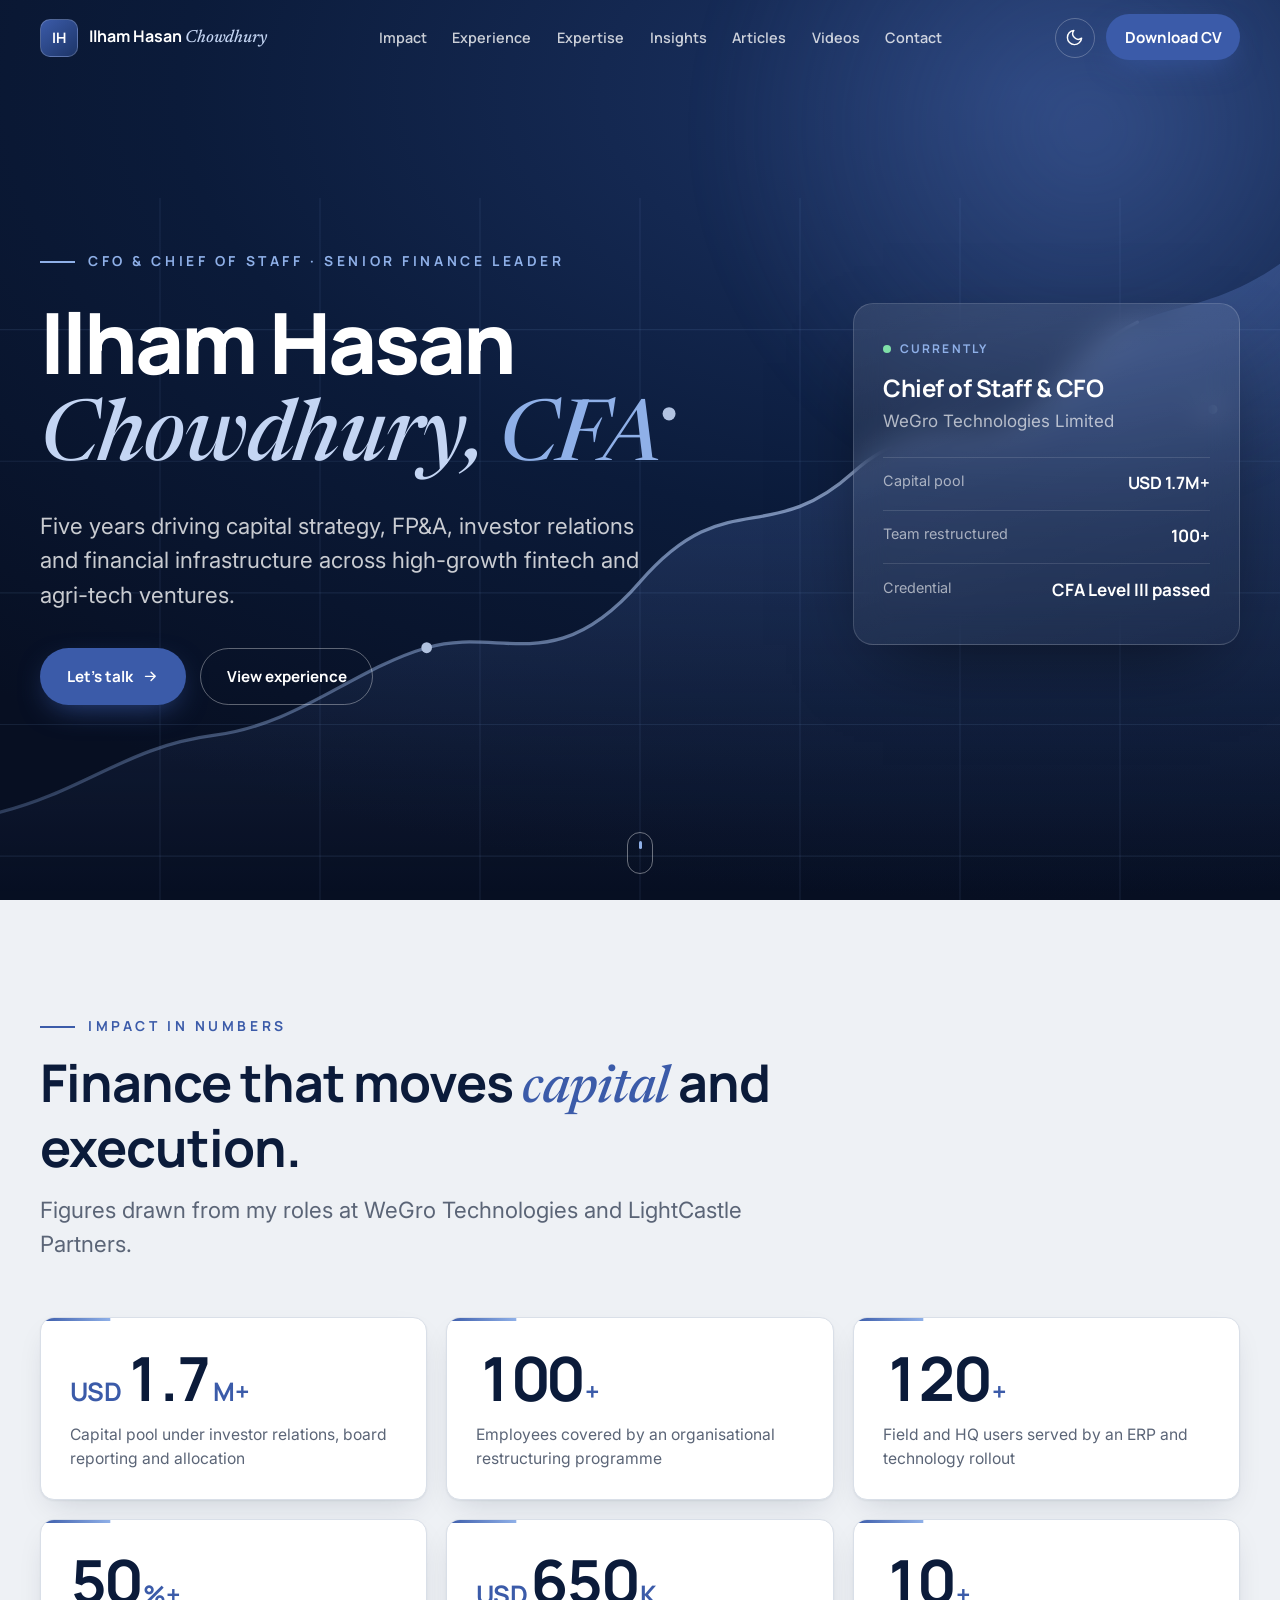
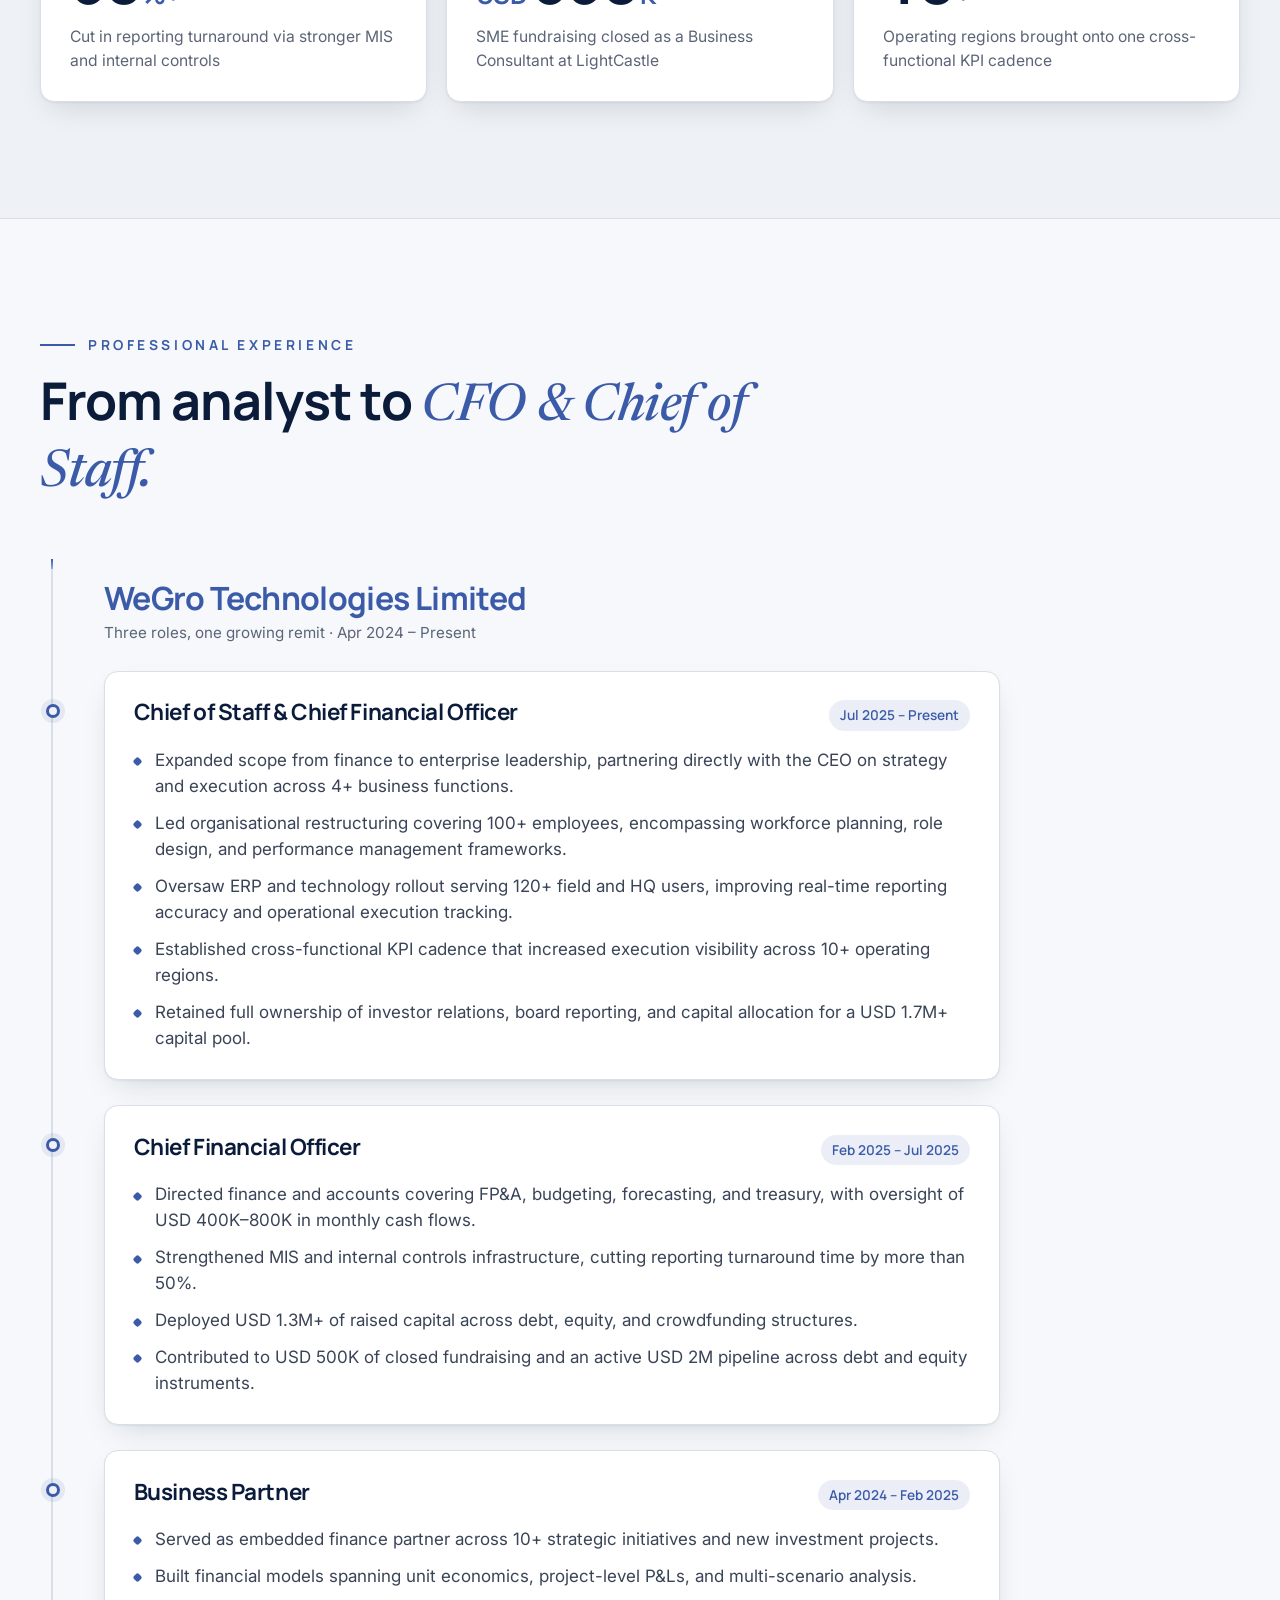
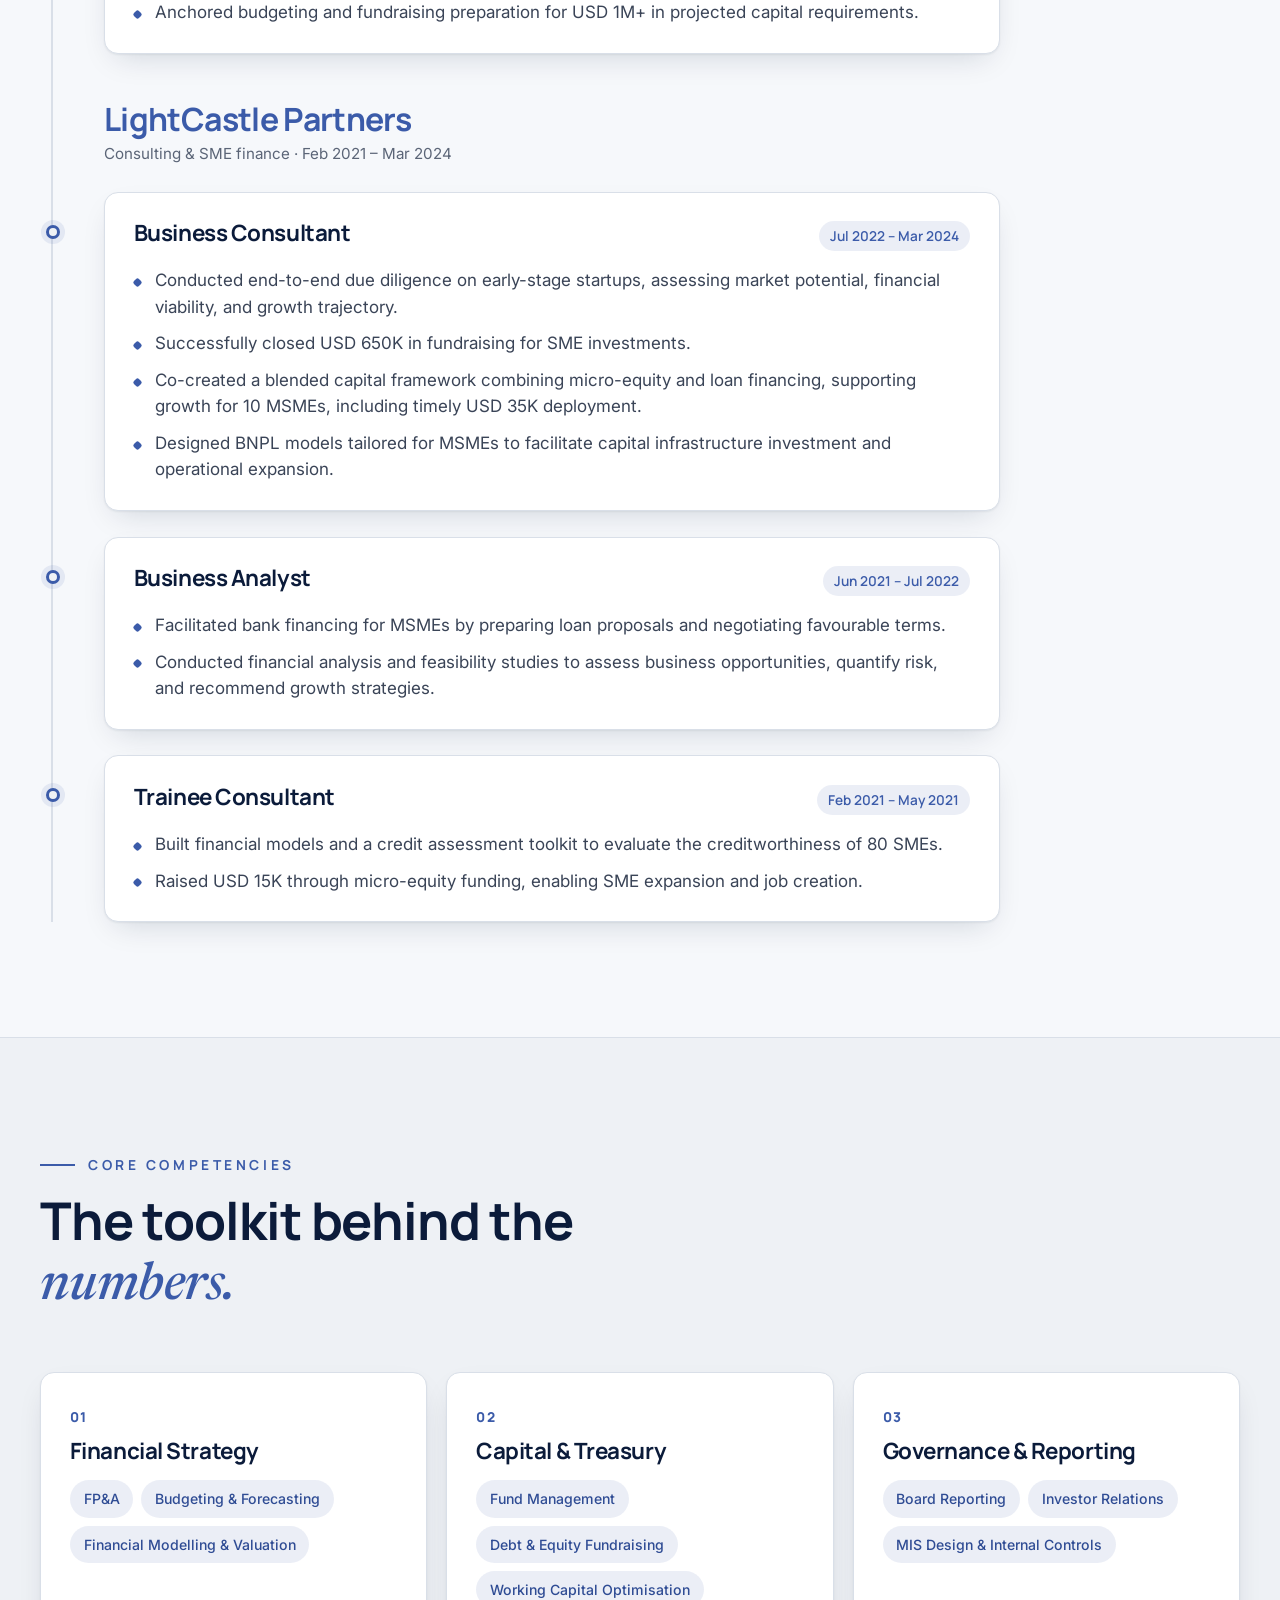
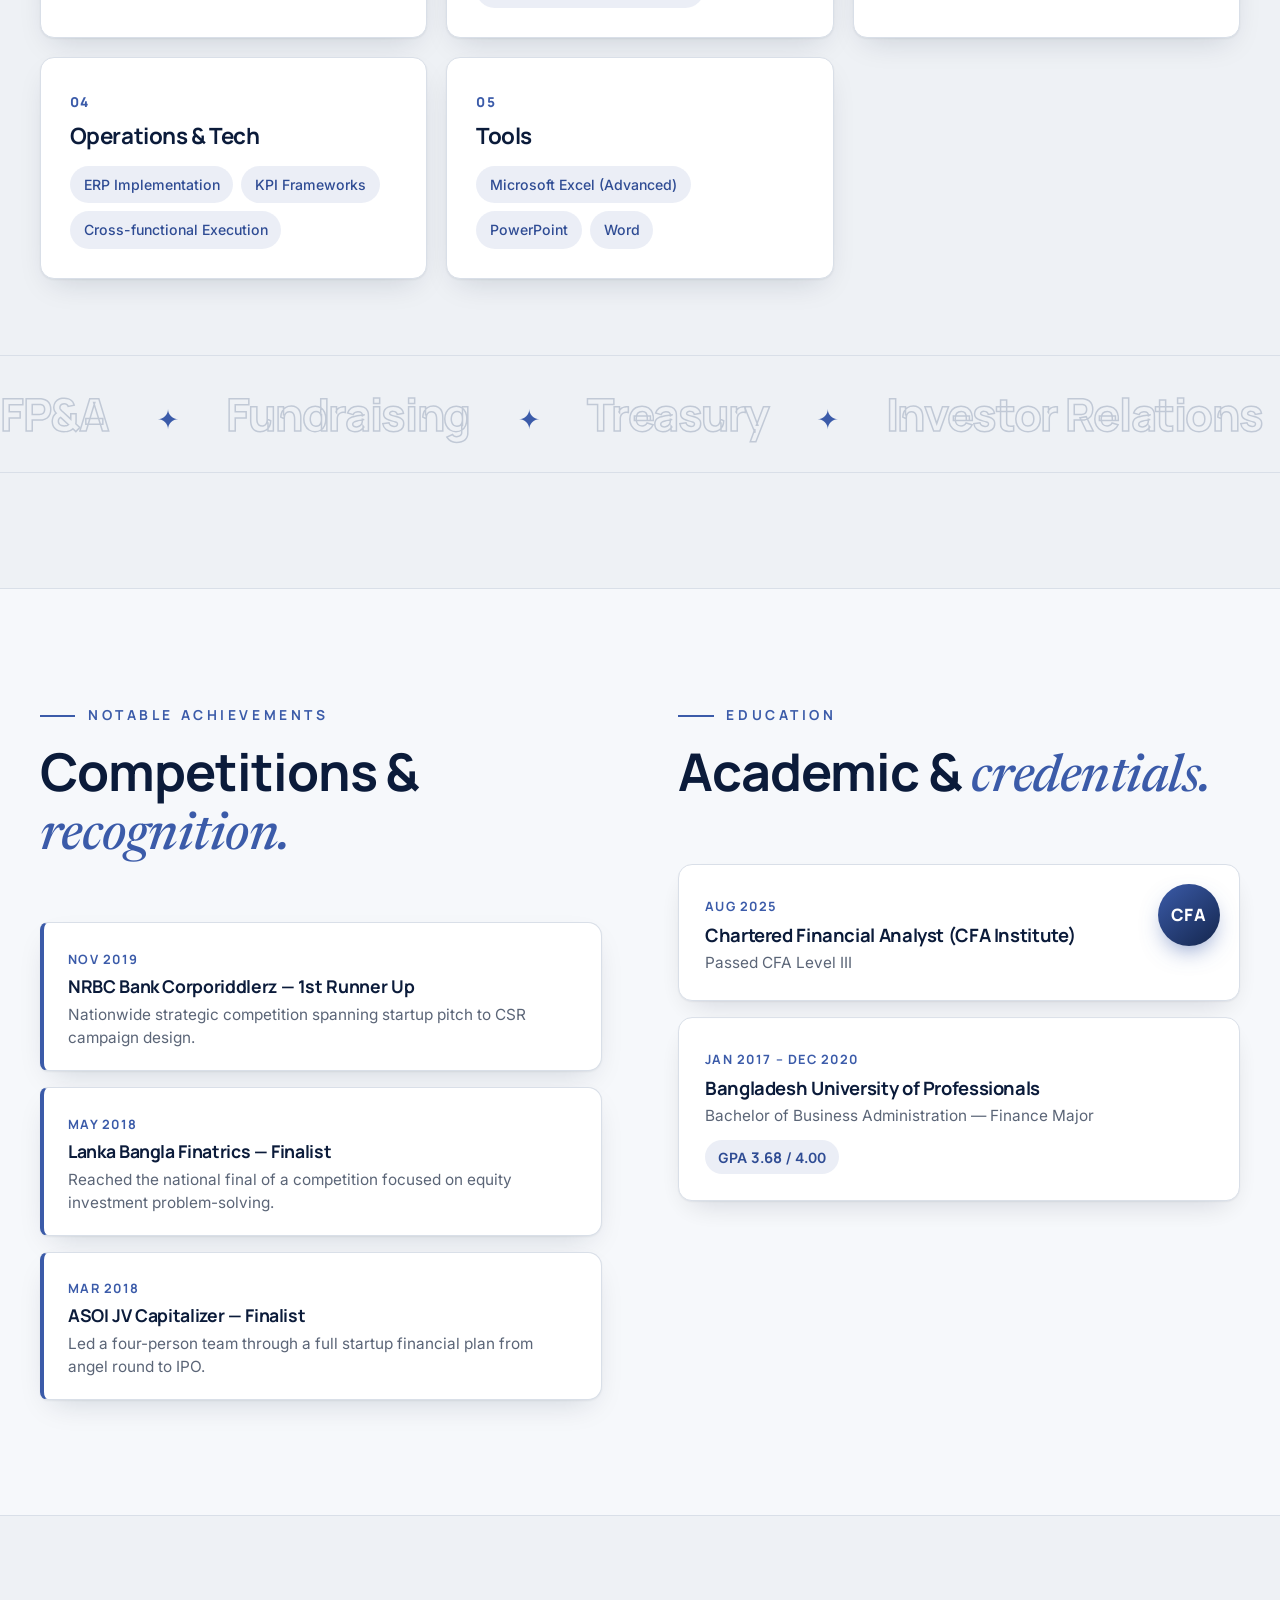
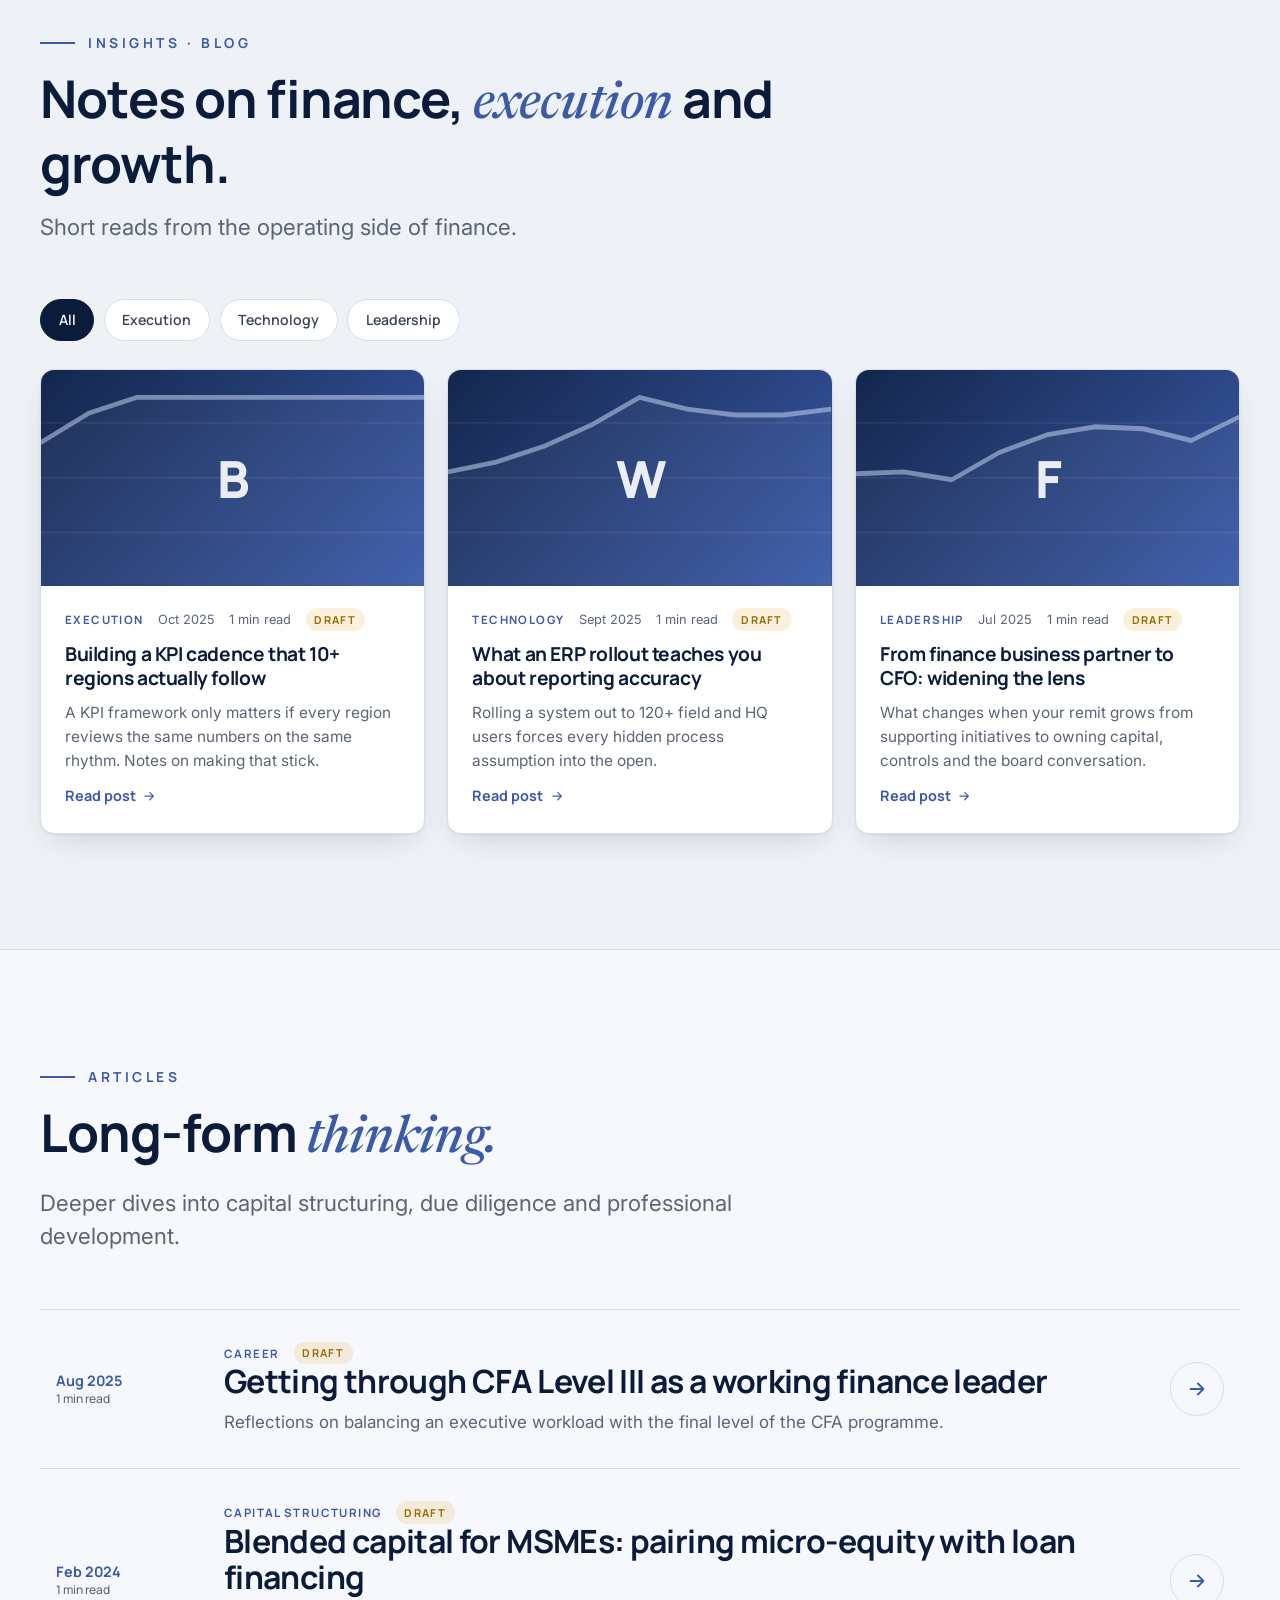
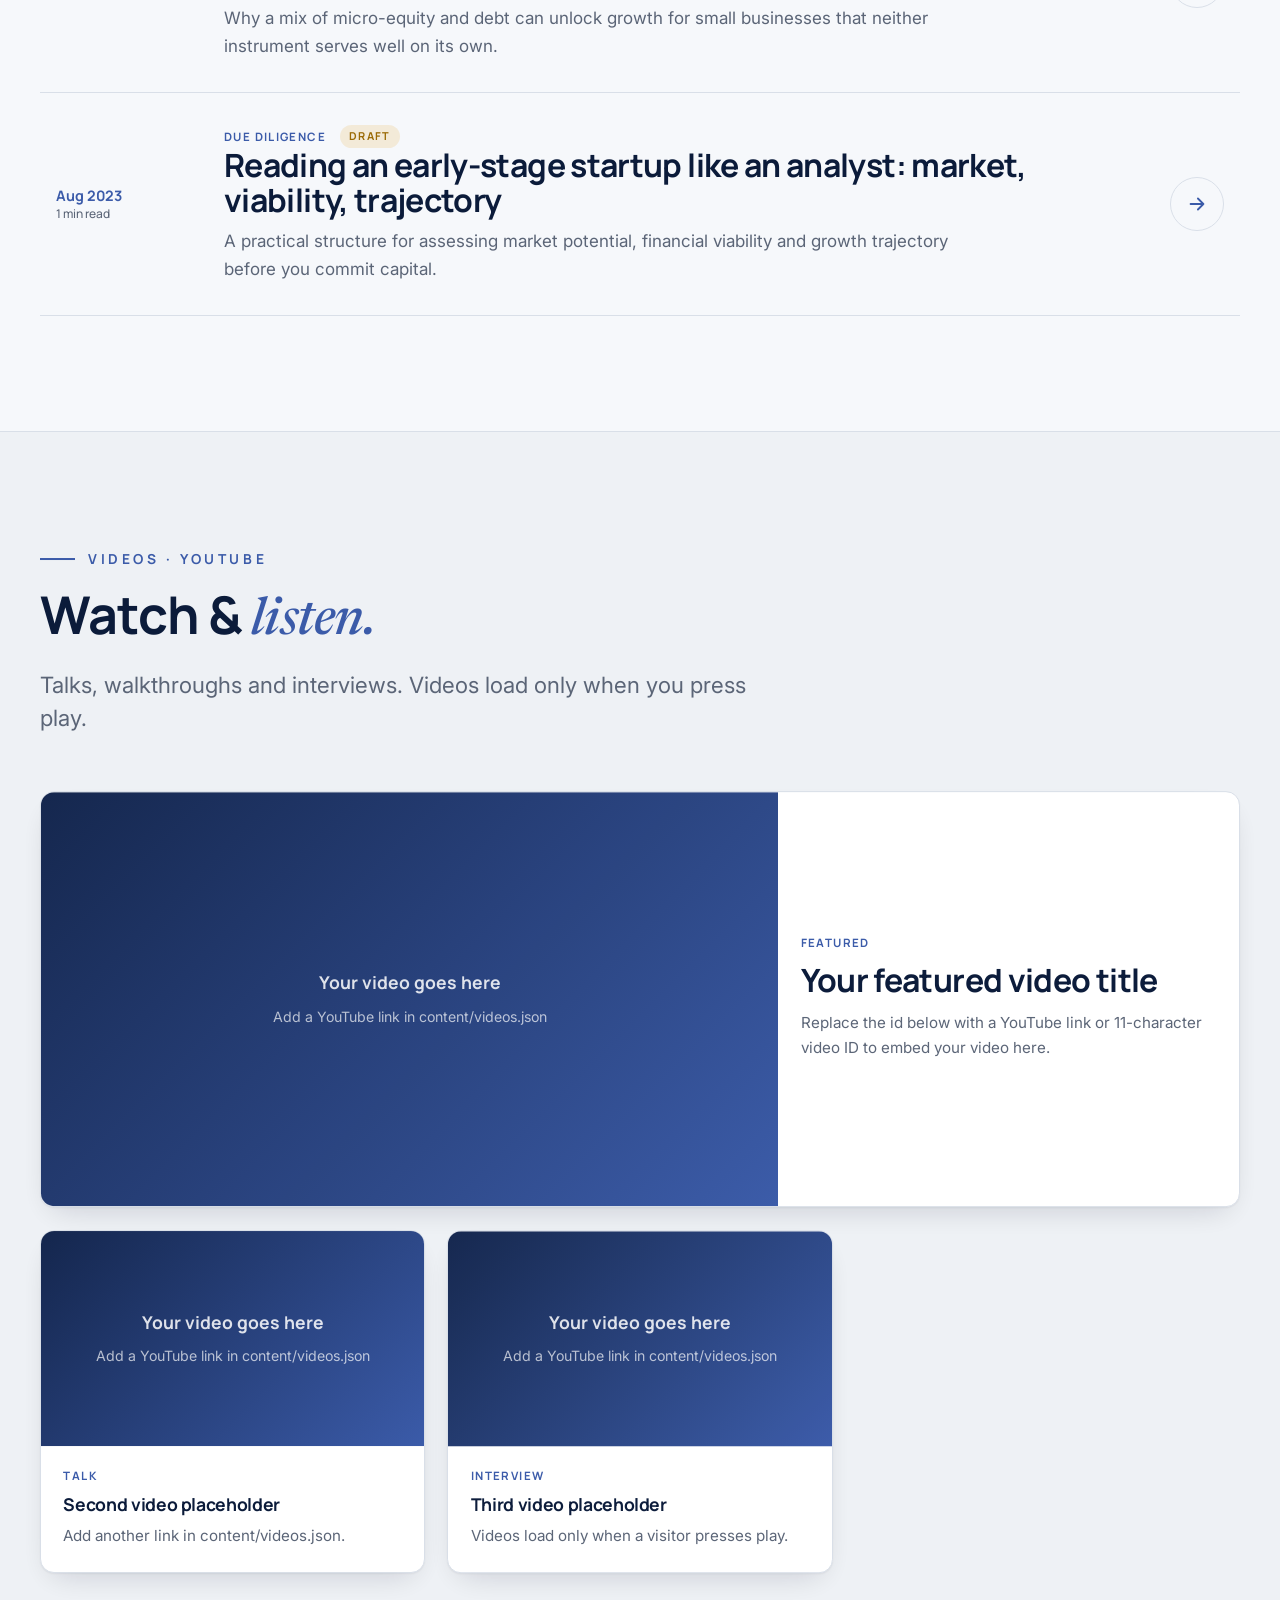
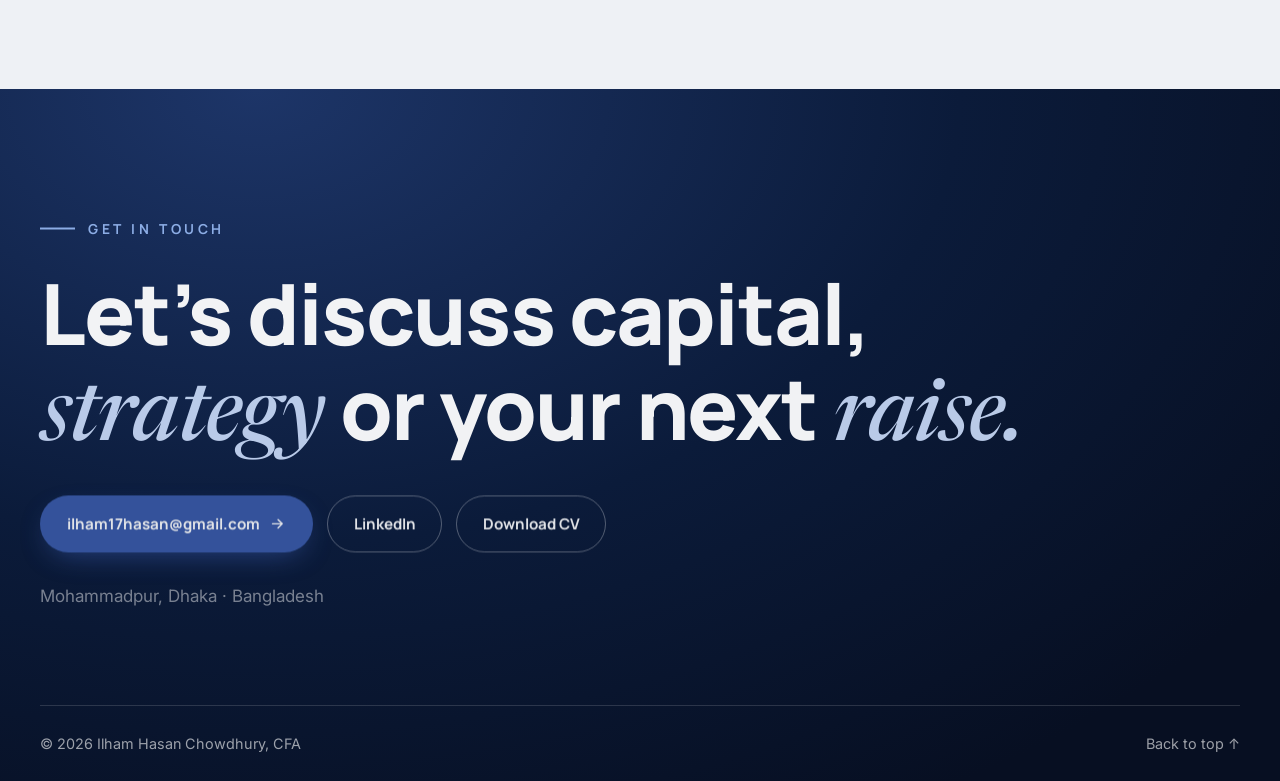
==== commit 1e97e407: "Add Open Graph preview image and social meta tags Co-Authored-By: Claude Sonnet 5 <noreply@anthropic" ====
--- a/index.html
+++ b/index.html
@@ -9,6 +9,14 @@
   <meta property="og:title" content="Ilham Hasan Chowdhury, CFA — CFO & Chief of Staff">
   <meta property="og:description" content="Capital strategy, FP&A, investor relations and financial infrastructure across high-growth fintech and agri-tech ventures.">
   <meta property="og:type" content="website">
+  <meta property="og:url" content="https://ilham-hasan-portfolio.vercel.app/">
+  <meta property="og:image" content="https://ilham-hasan-portfolio.vercel.app/assets/img/og-image.png">
+  <meta property="og:image:width" content="1200">
+  <meta property="og:image:height" content="630">
+  <meta name="twitter:card" content="summary_large_image">
+  <meta name="twitter:title" content="Ilham Hasan Chowdhury, CFA — CFO & Chief of Staff">
+  <meta name="twitter:image" content="https://ilham-hasan-portfolio.vercel.app/assets/img/og-image.png">
+  <link rel="canonical" href="https://ilham-hasan-portfolio.vercel.app/">
   <link rel="icon" href="assets/img/favicon.svg" type="image/svg+xml">
   <link rel="preconnect" href="https://fonts.googleapis.com">
   <link rel="preconnect" href="https://fonts.gstatic.com" crossorigin>
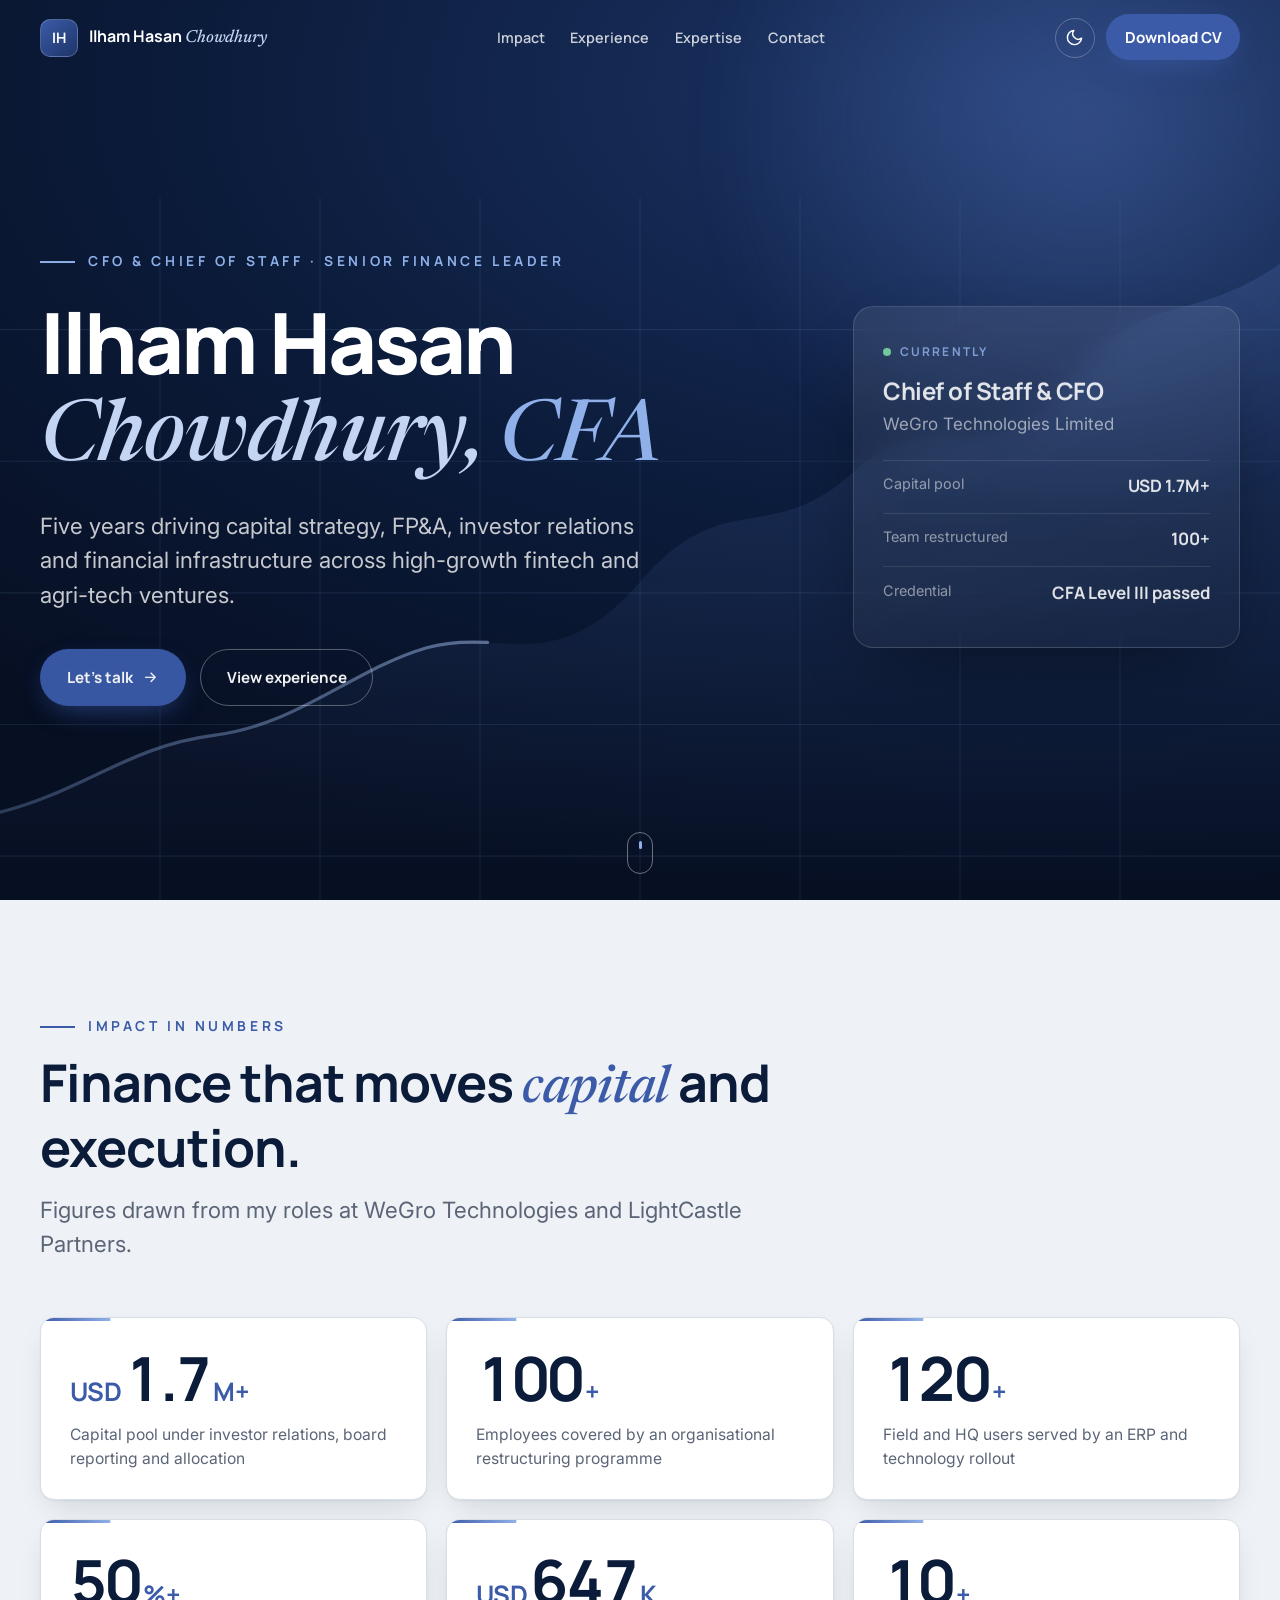
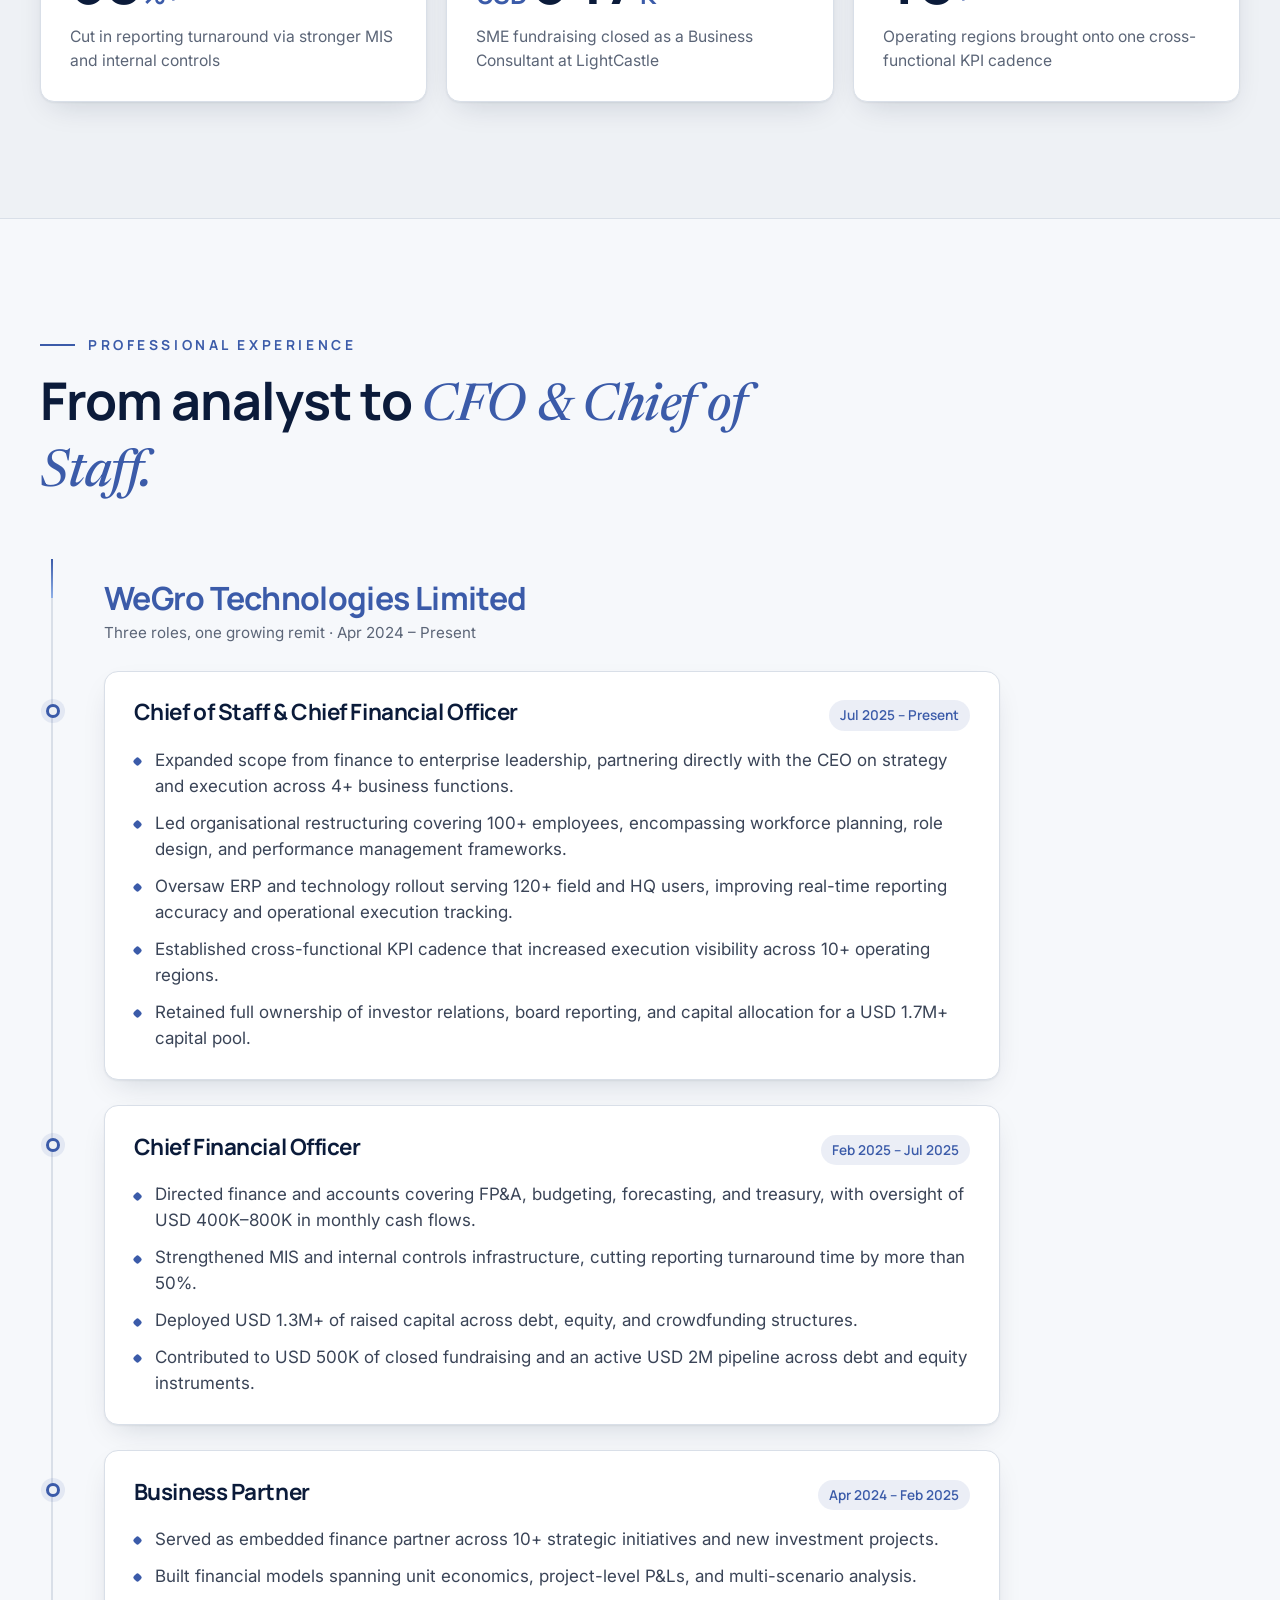
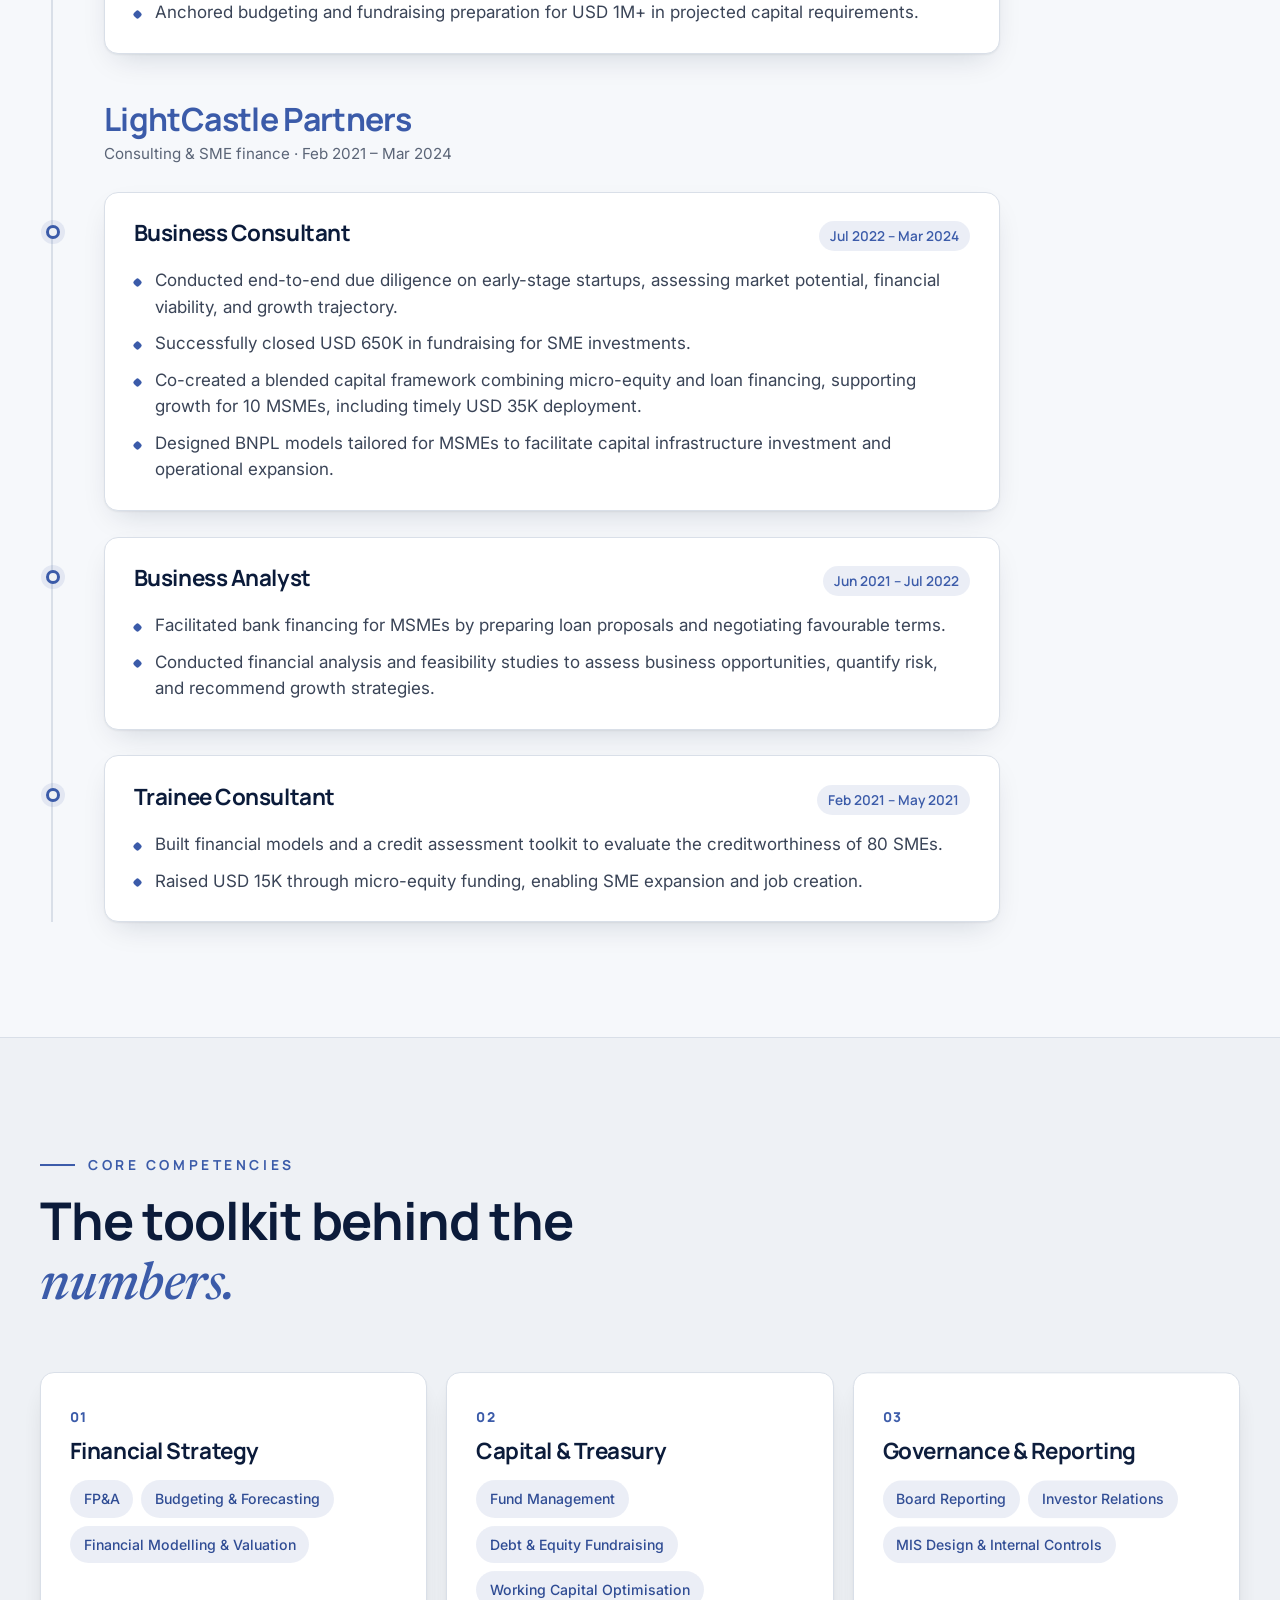
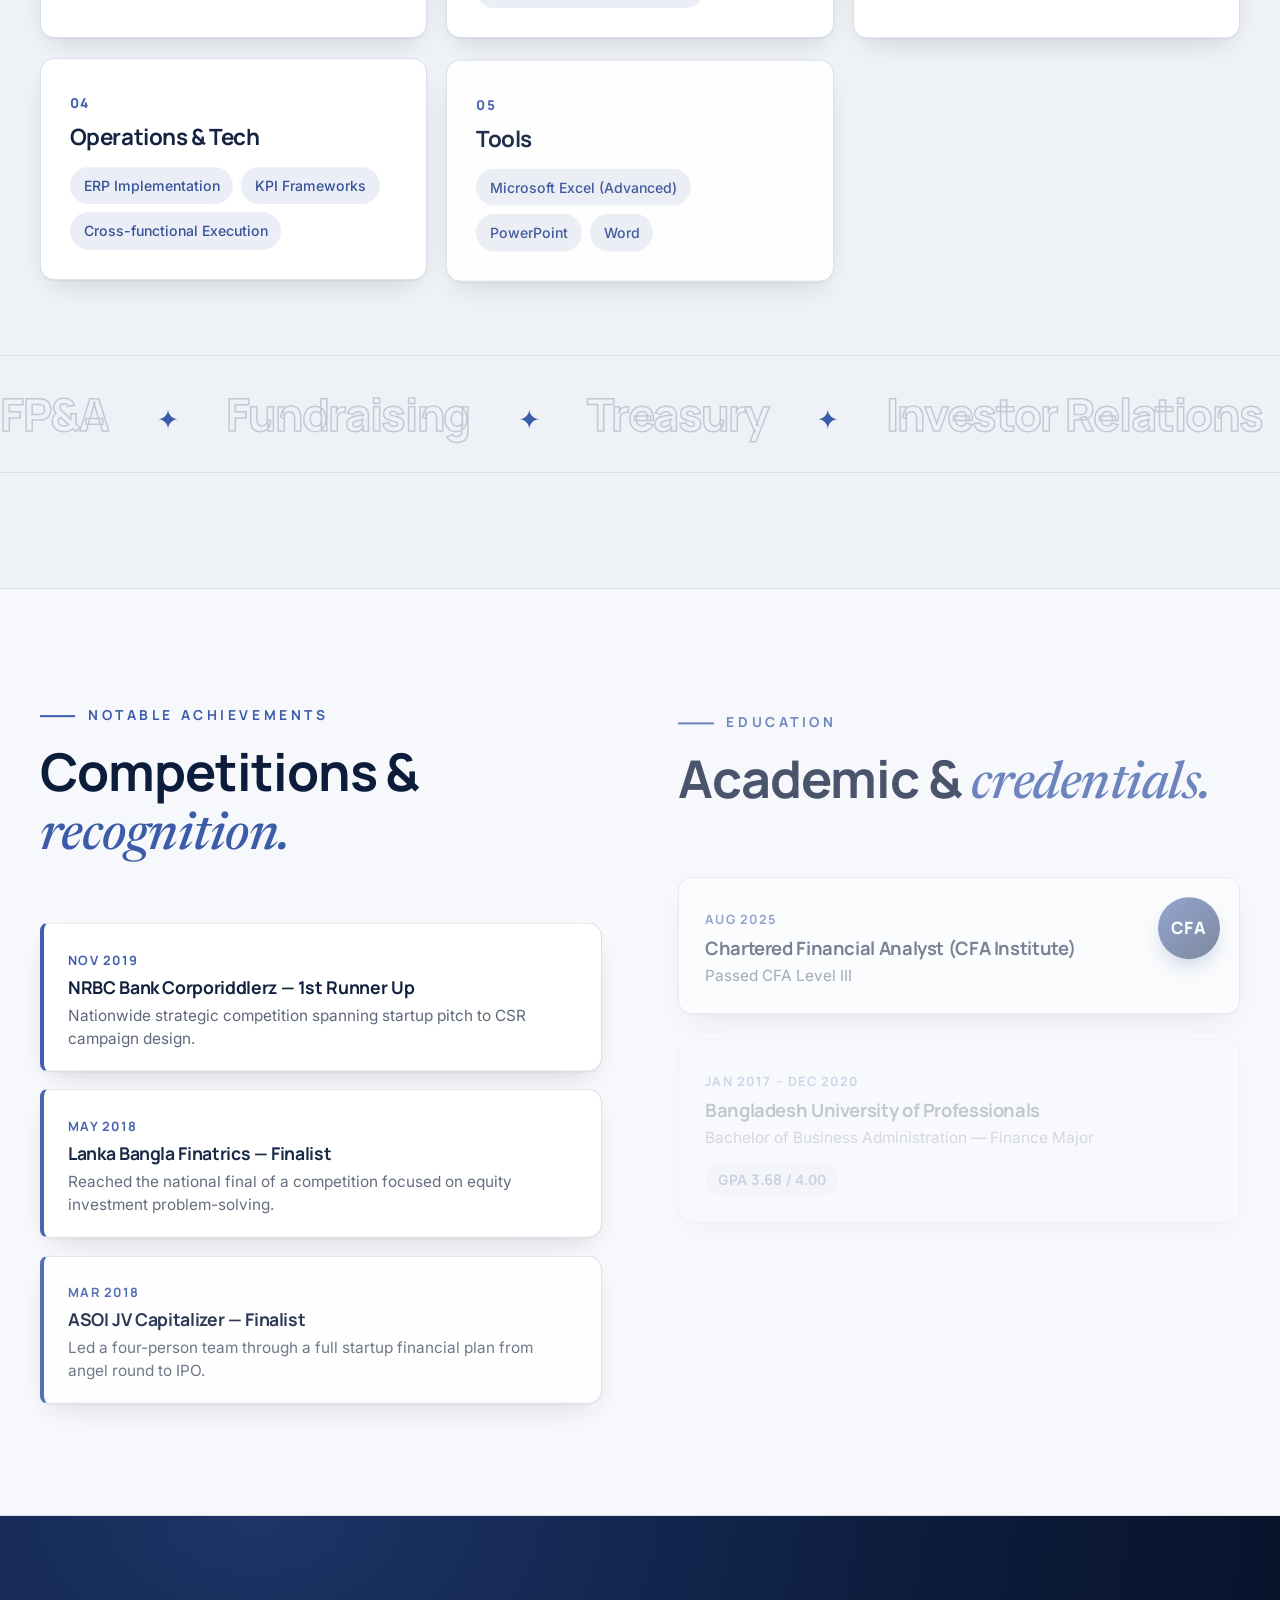
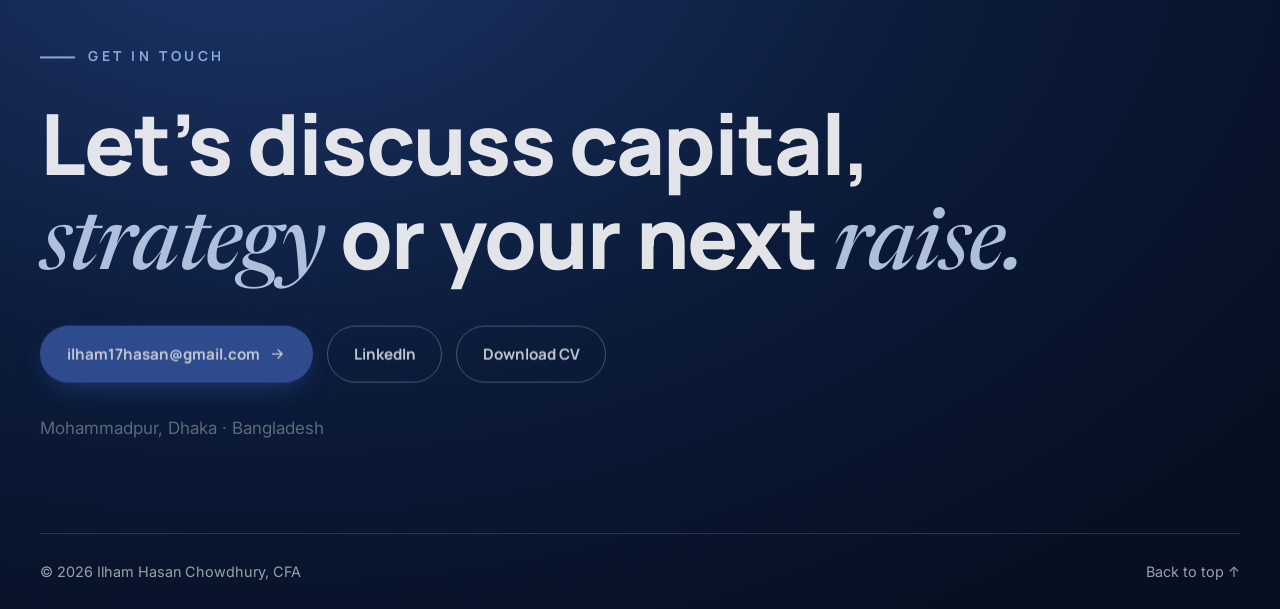
==== commit 04d83e76: "Remove draft posts and video section Blog and Articles now hide themselves while content/posts.json " ====
--- a/index.html
+++ b/index.html
@@ -58,7 +58,6 @@
         <a href="#expertise">Expertise</a>
         <a href="#insights">Insights</a>
         <a href="#articles">Articles</a>
-        <a href="#videos">Videos</a>
         <a href="#contact">Contact</a>
       </nav>
       <div class="nav-actions">
@@ -368,18 +367,6 @@
       </div>
     </section>
 
-    <!-- VIDEOS -->
-    <section class="section" id="videos">
-      <div class="wrap">
-        <div class="section-head" data-reveal>
-          <span class="eyebrow">Videos · YouTube</span>
-          <h2>Watch &amp; <span class="serif accent">listen.</span></h2>
-          <p>Talks, walkthroughs and interviews. Videos load only when you press play.</p>
-        </div>
-        <div class="videos" id="videoGrid"></div>
-      </div>
-    </section>
-
     <!-- CONTACT -->
     <section class="contact" id="contact">
       <div class="wrap contact-inner">
--- a/assets/css/sections.css
+++ b/assets/css/sections.css
@@ -202,27 +202,6 @@
 .article:hover .arrow { background: var(--steel-500); color: #fff; transform: rotate(-45deg); border-color: var(--steel-500); }
 @media (max-width: 760px) { .article { grid-template-columns: 1fr; } .article .arrow { display: none; } }
 
-/* ---------- Videos ---------- */
-.videos { display: grid; grid-template-columns: repeat(3, 1fr); gap: 1.4rem; }
-.video { background: var(--bg-elev); border: 1px solid var(--line); border-radius: var(--radius); overflow: hidden; box-shadow: var(--shadow); transition: transform .45s var(--ease), box-shadow .45s var(--ease); }
-.video:hover { transform: translateY(-6px); box-shadow: var(--shadow-lg); }
-.video.is-featured { grid-column: 1 / -1; display: grid; grid-template-columns: 1.6fr 1fr; }
-.video-frame { position: relative; aspect-ratio: 16 / 9; background: var(--navy-900) center / cover no-repeat; overflow: hidden; }
-.video-frame iframe { position: absolute; inset: 0; width: 100%; height: 100%; border: 0; }
-.video-play { position: absolute; inset: 0; display: grid; place-items: center; width: 100%; background: linear-gradient(to top, rgba(7,15,34,.65), rgba(7,15,34,.05)); }
-.video-play i { width: 74px; height: 74px; display: grid; place-items: center; border-radius: 50%; background: rgba(255,255,255,.95); color: var(--navy-900); box-shadow: 0 12px 40px rgba(0,0,0,.4); transition: transform .4s var(--ease), background-color .3s; }
-.video-play svg { width: 28px; height: 28px; margin-left: 4px; }
-.video:hover .video-play i, .video-play:focus-visible i { transform: scale(1.12); background: #fff; }
-.video-placeholder { display: grid; place-items: center; text-align: center; padding: 1.5rem; color: rgba(255,255,255,.85); background: linear-gradient(135deg, var(--navy-800), var(--steel-500)); }
-.video-placeholder b { display: block; font-family: var(--font-head); font-size: 1.1rem; margin-bottom: .3rem; }
-.video-placeholder small { opacity: .8; }
-.video-info { padding: 1.2rem 1.4rem 1.5rem; display: grid; gap: .5rem; align-content: center; }
-.video-info h3 { font-size: 1.1rem; line-height: 1.3; }
-.is-featured .video-info h3 { font-size: var(--step-2); }
-.video-info p { color: var(--muted); font-size: .95rem; }
-@media (max-width: 980px) { .videos { grid-template-columns: repeat(2, 1fr); } .video.is-featured { grid-template-columns: 1fr; } }
-@media (max-width: 620px) { .videos { grid-template-columns: 1fr; } }
-
 /* ---------- Contact ---------- */
 .contact { background: radial-gradient(100% 120% at 20% 0%, var(--navy-700), var(--navy-900) 55%, var(--navy-950)); color: #fff; padding-top: clamp(5rem, 10vw, 9rem); position: relative; overflow: hidden; }
 .contact-inner { display: grid; gap: 1.6rem; justify-items: start; padding-bottom: clamp(4rem, 8vw, 7rem); }
